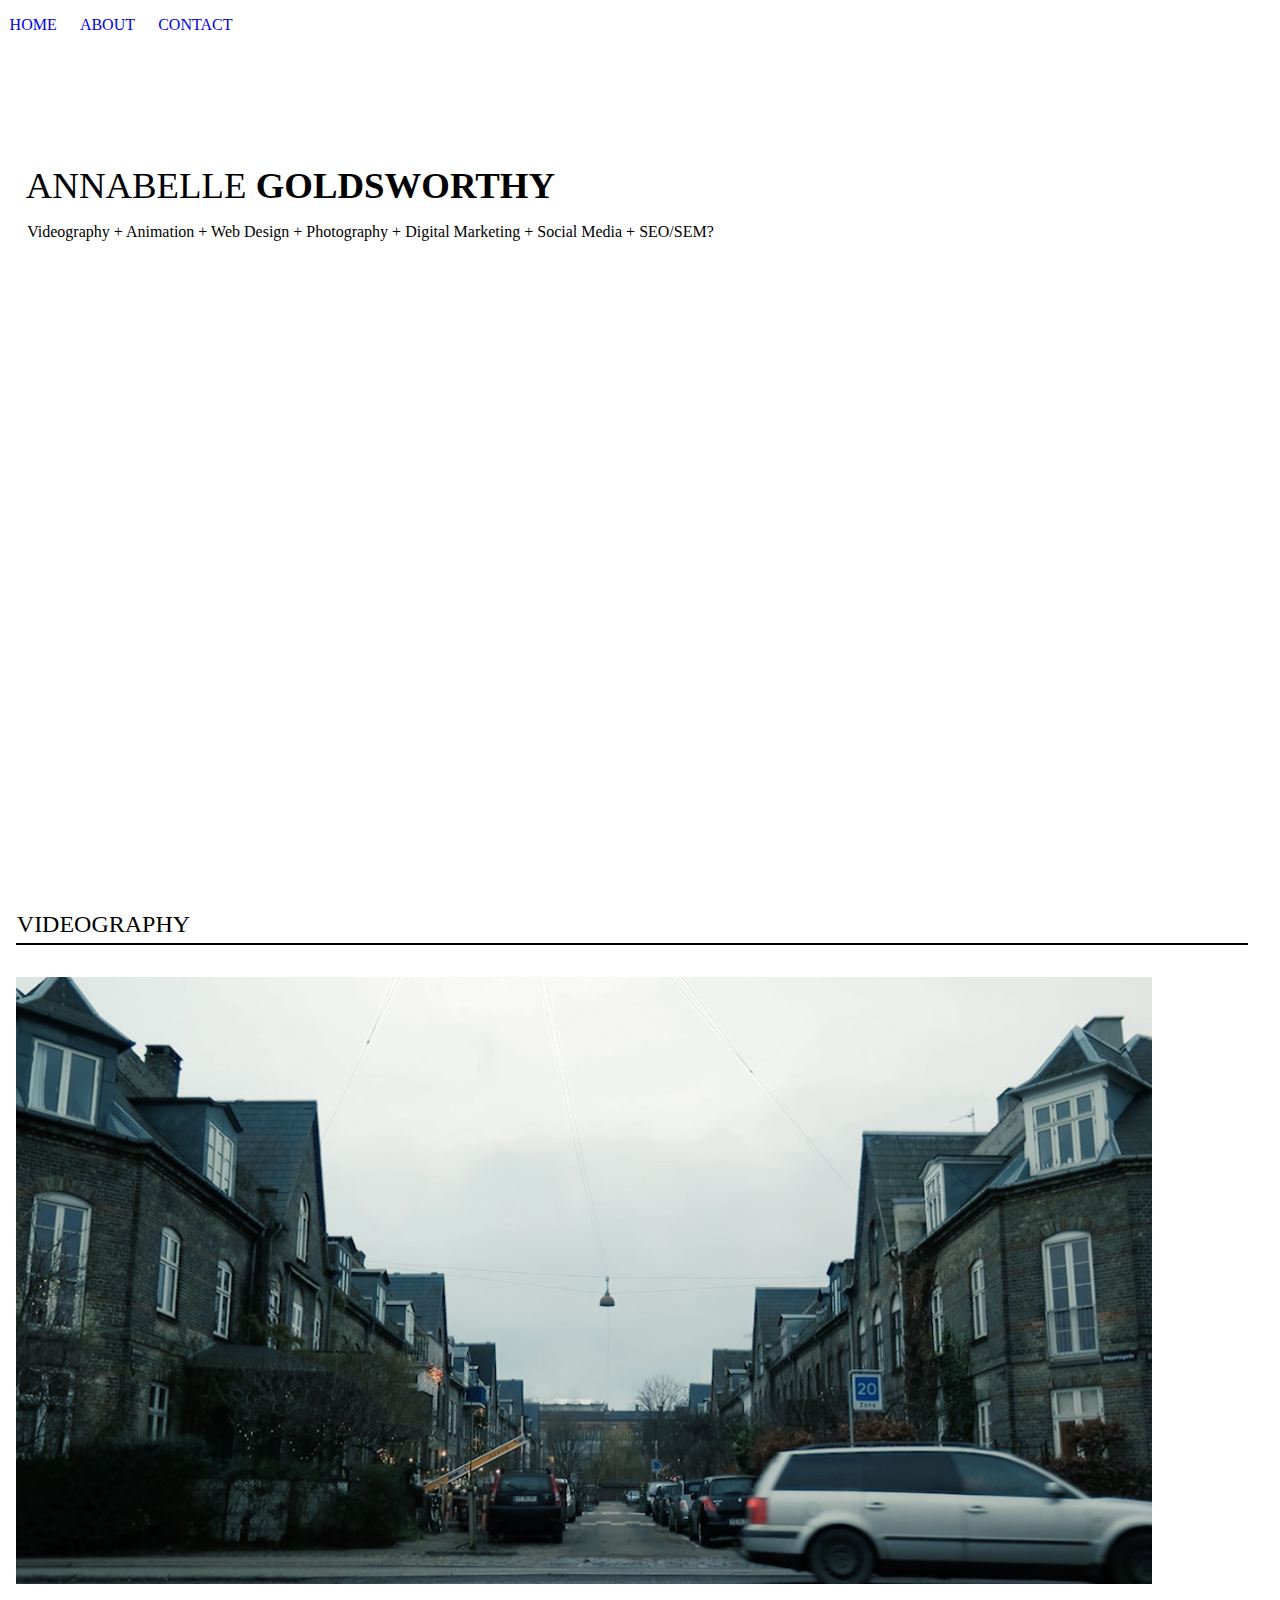
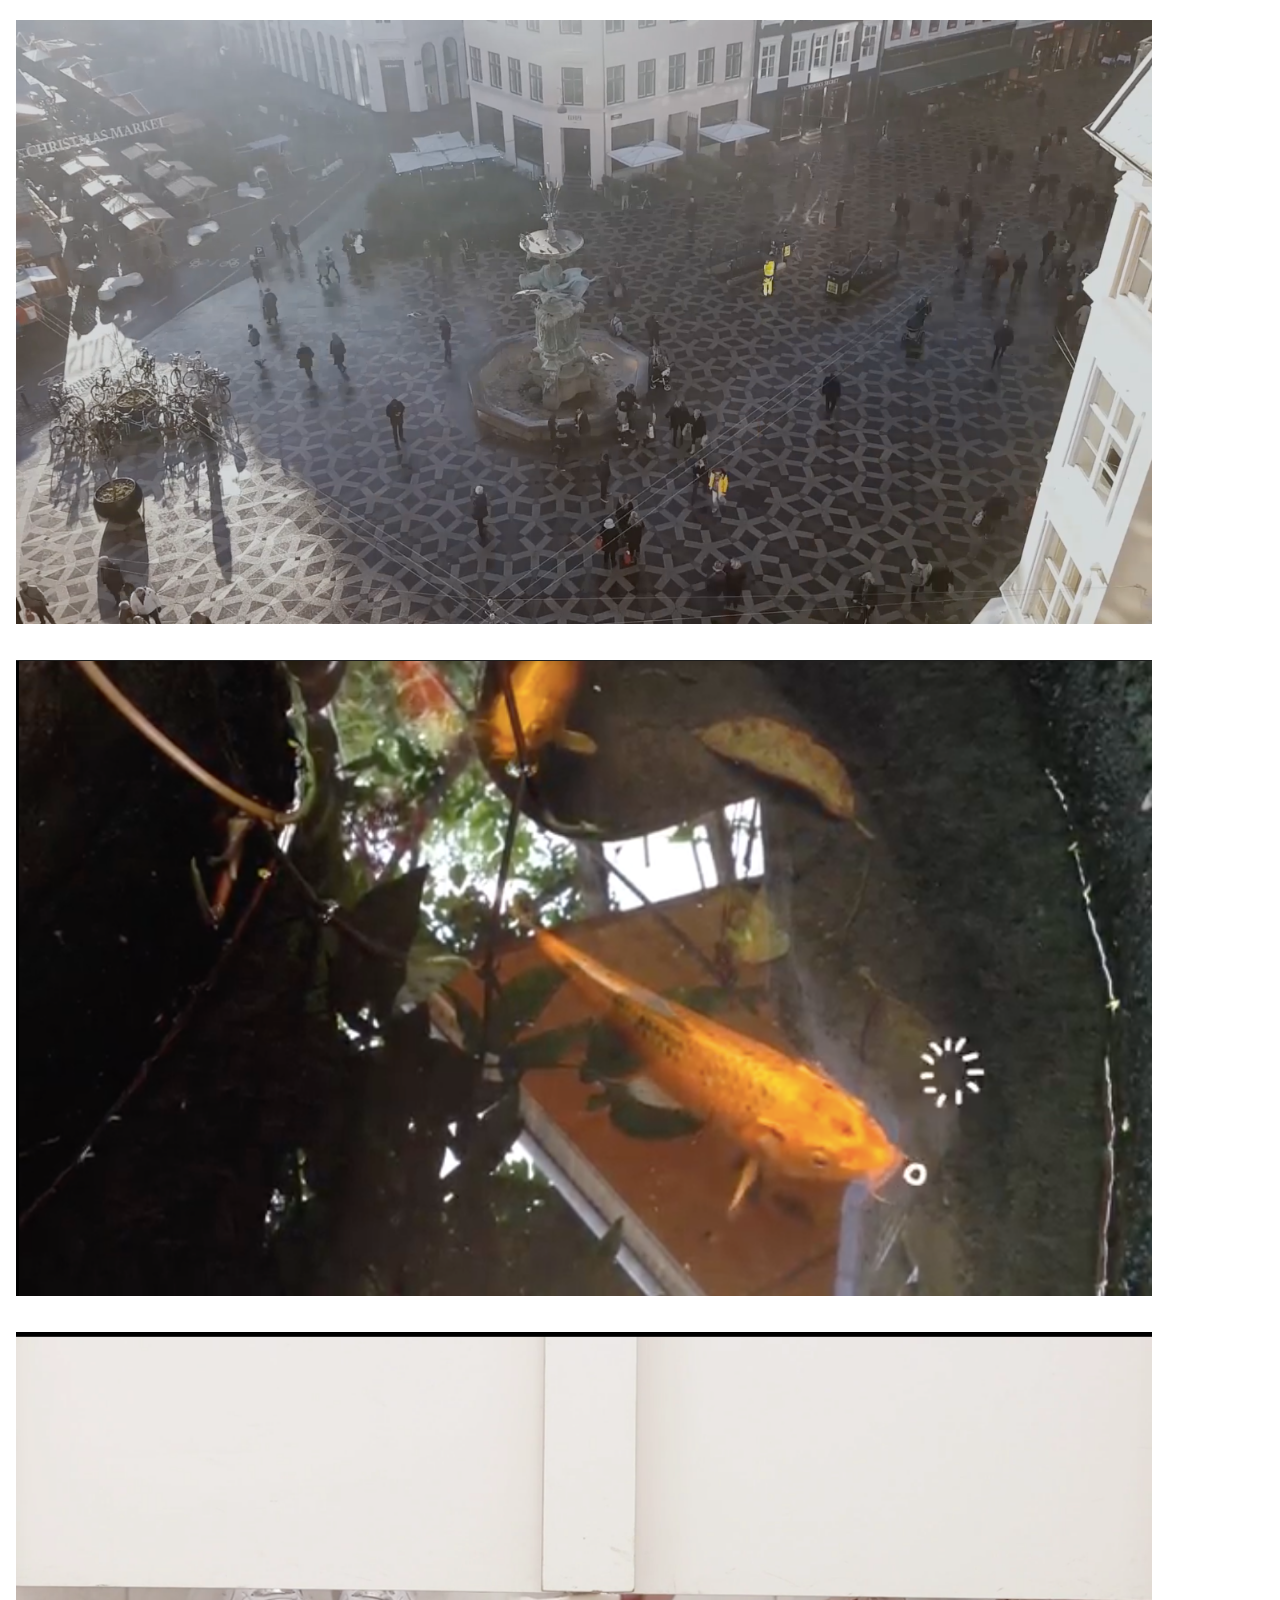
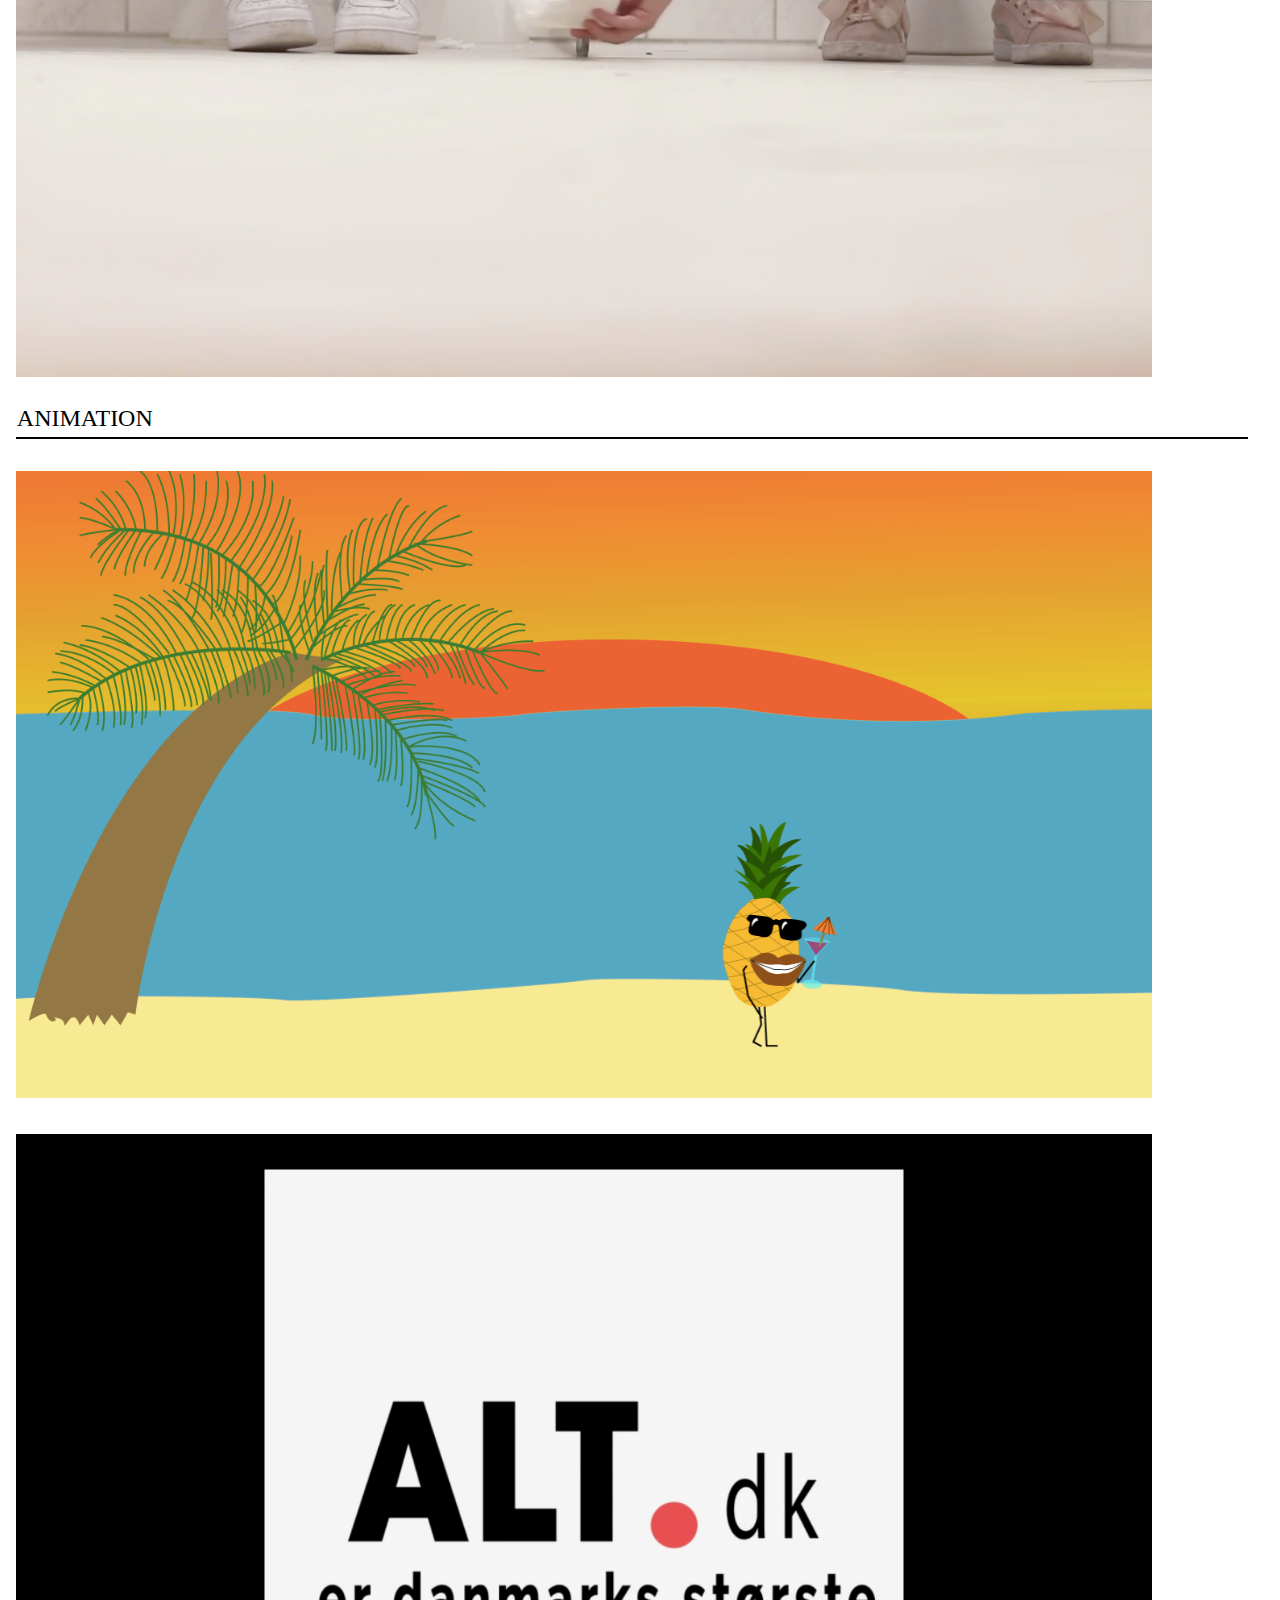
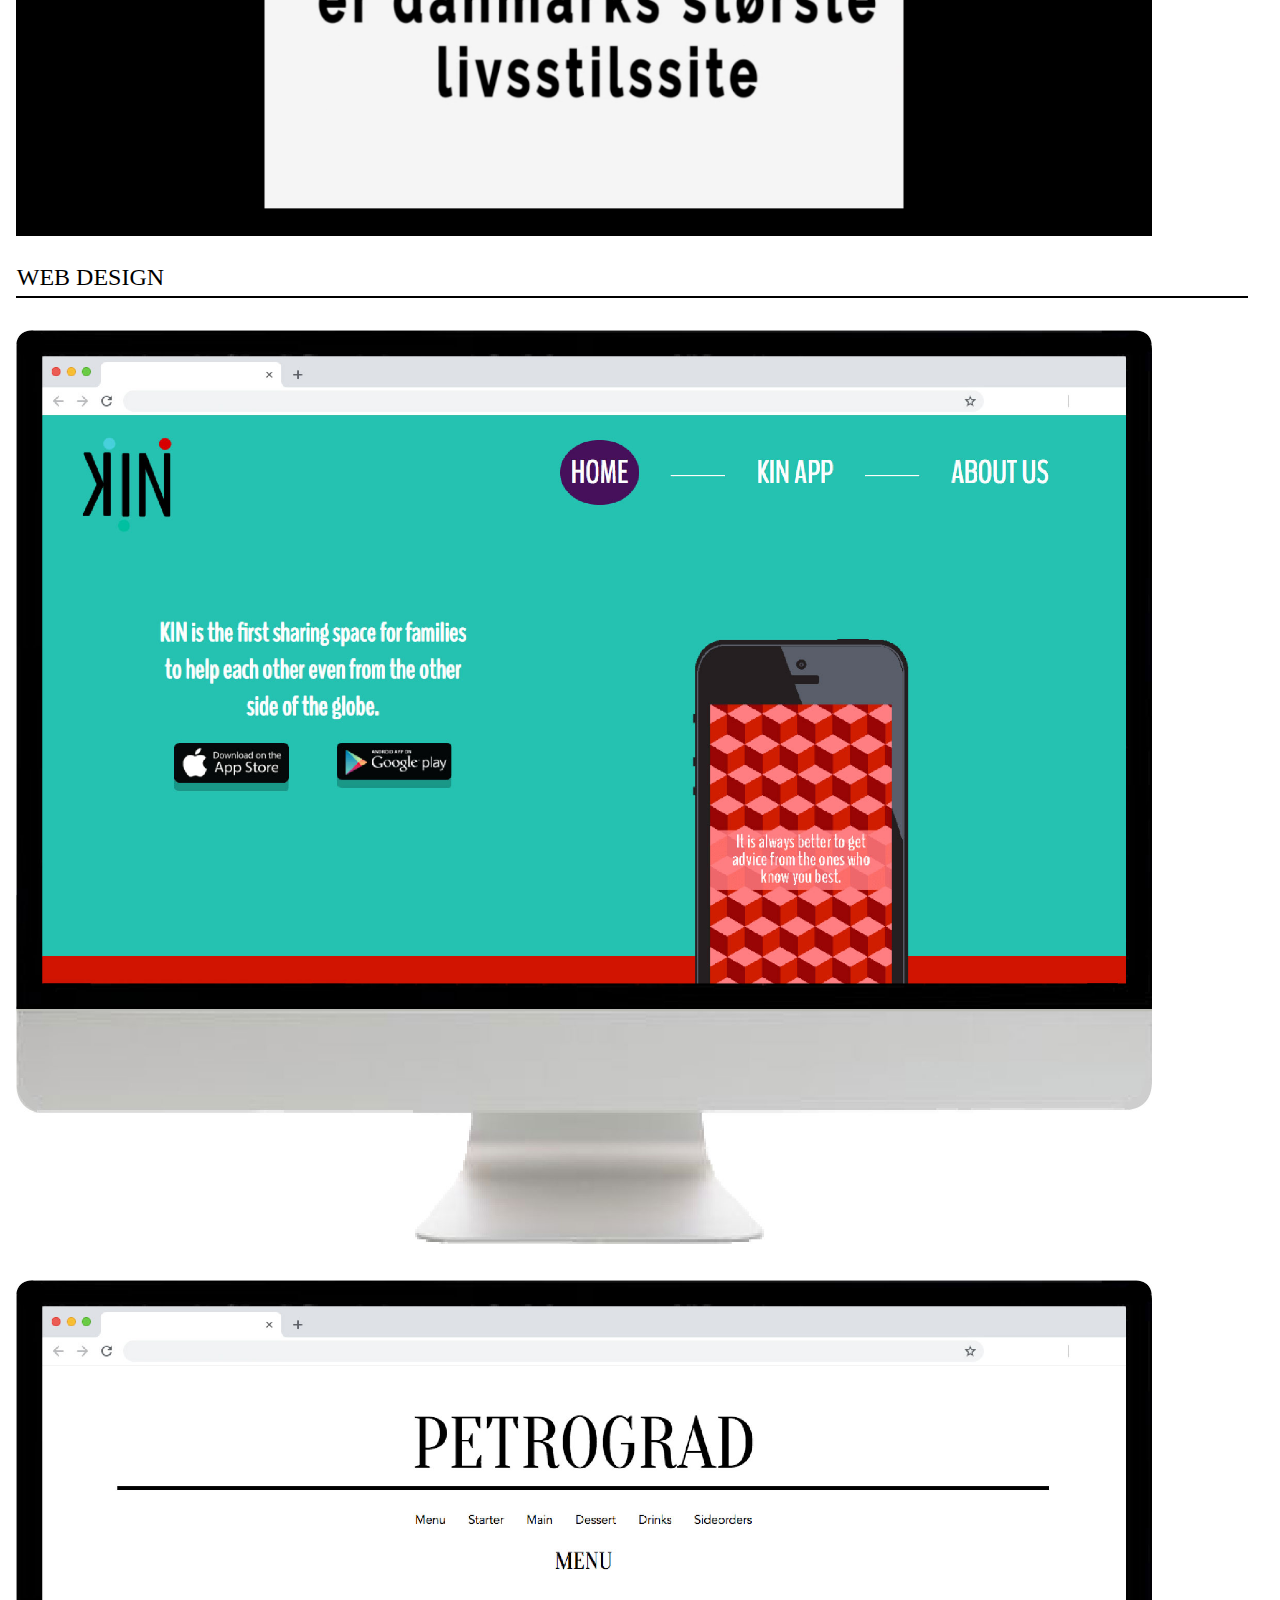
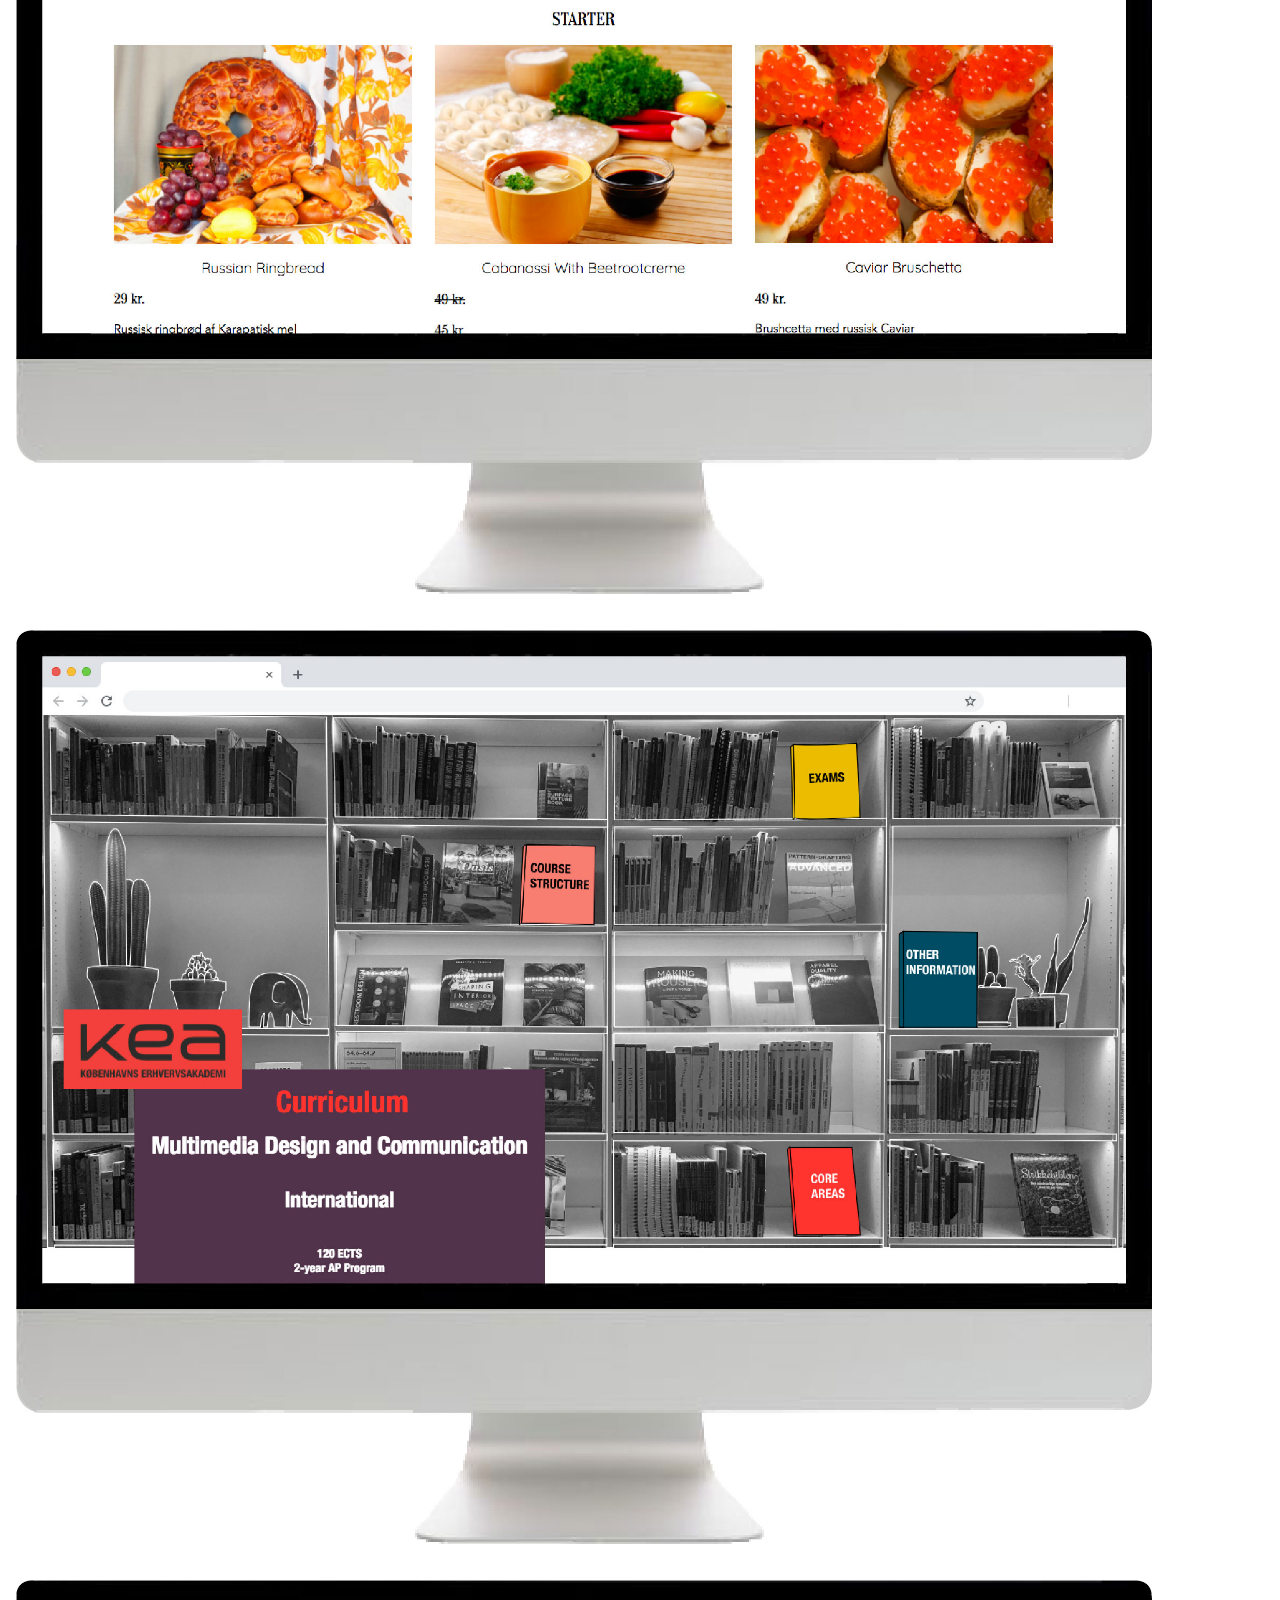
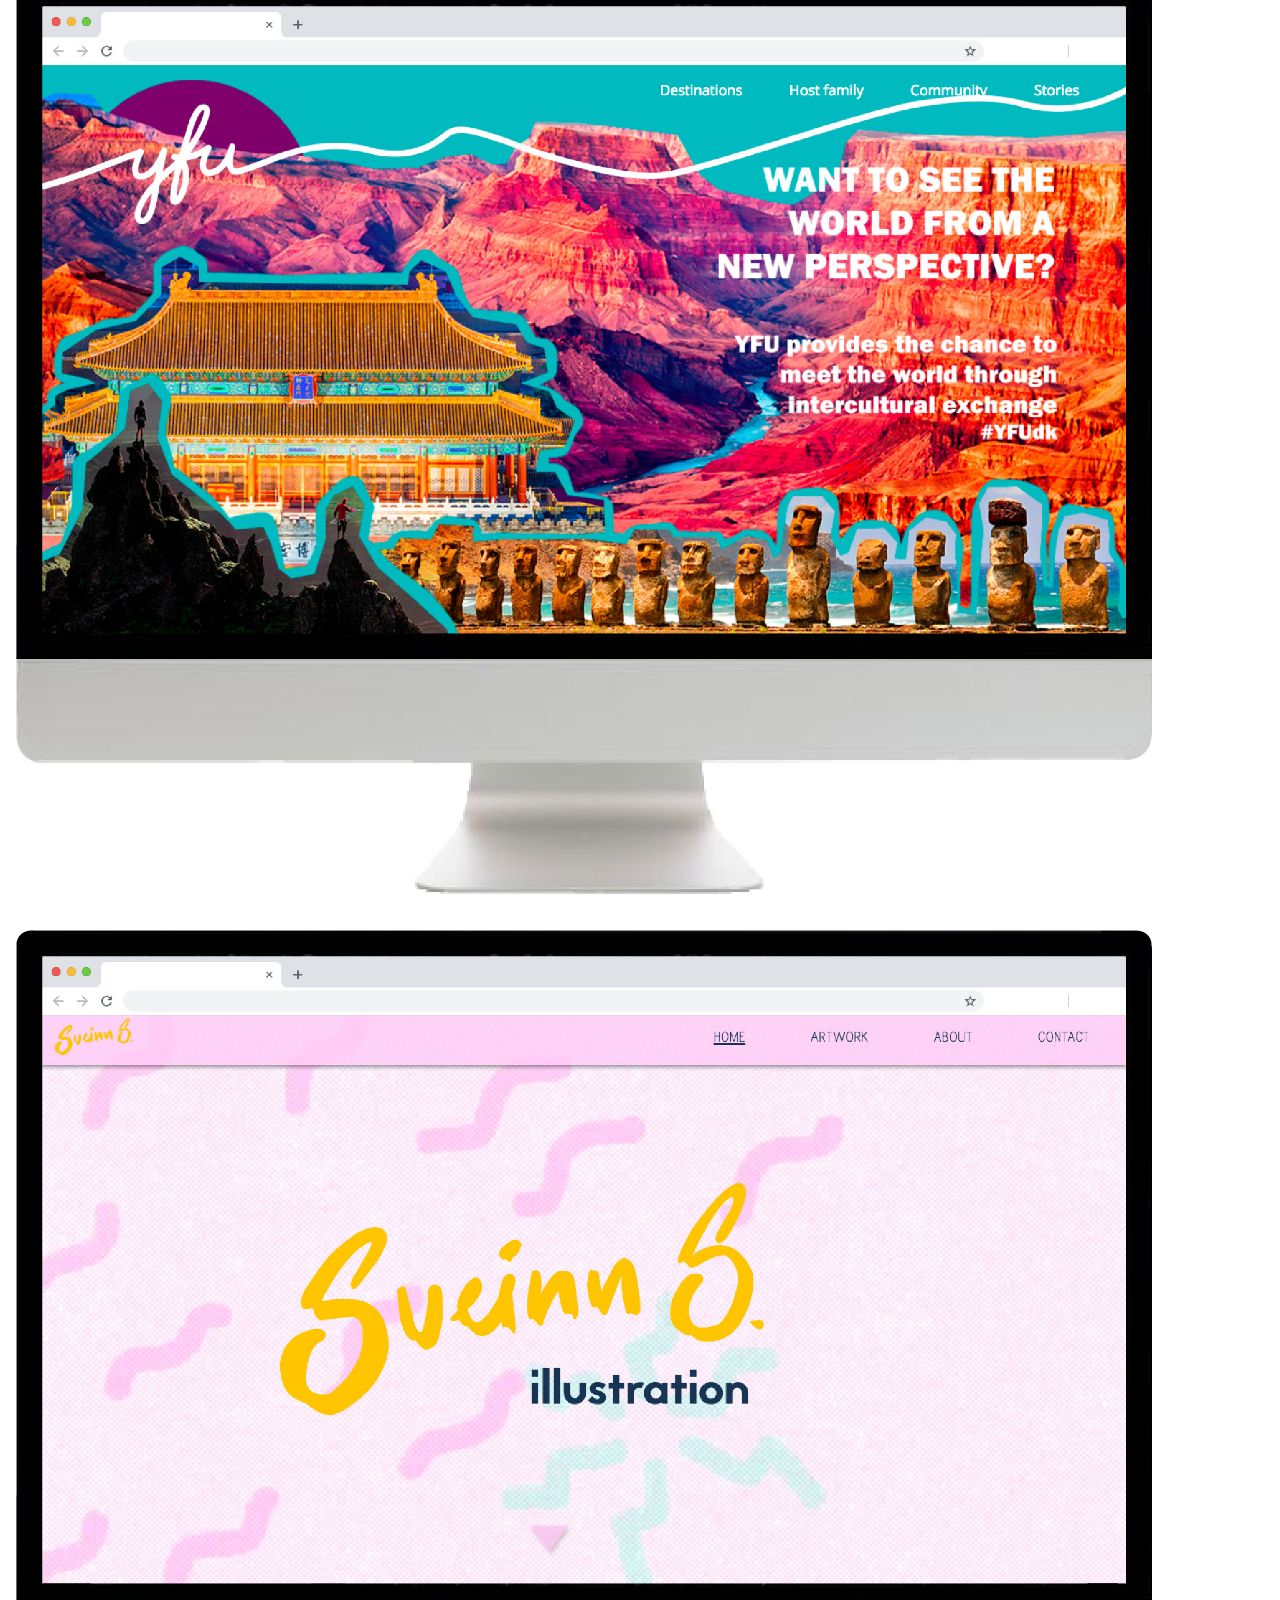
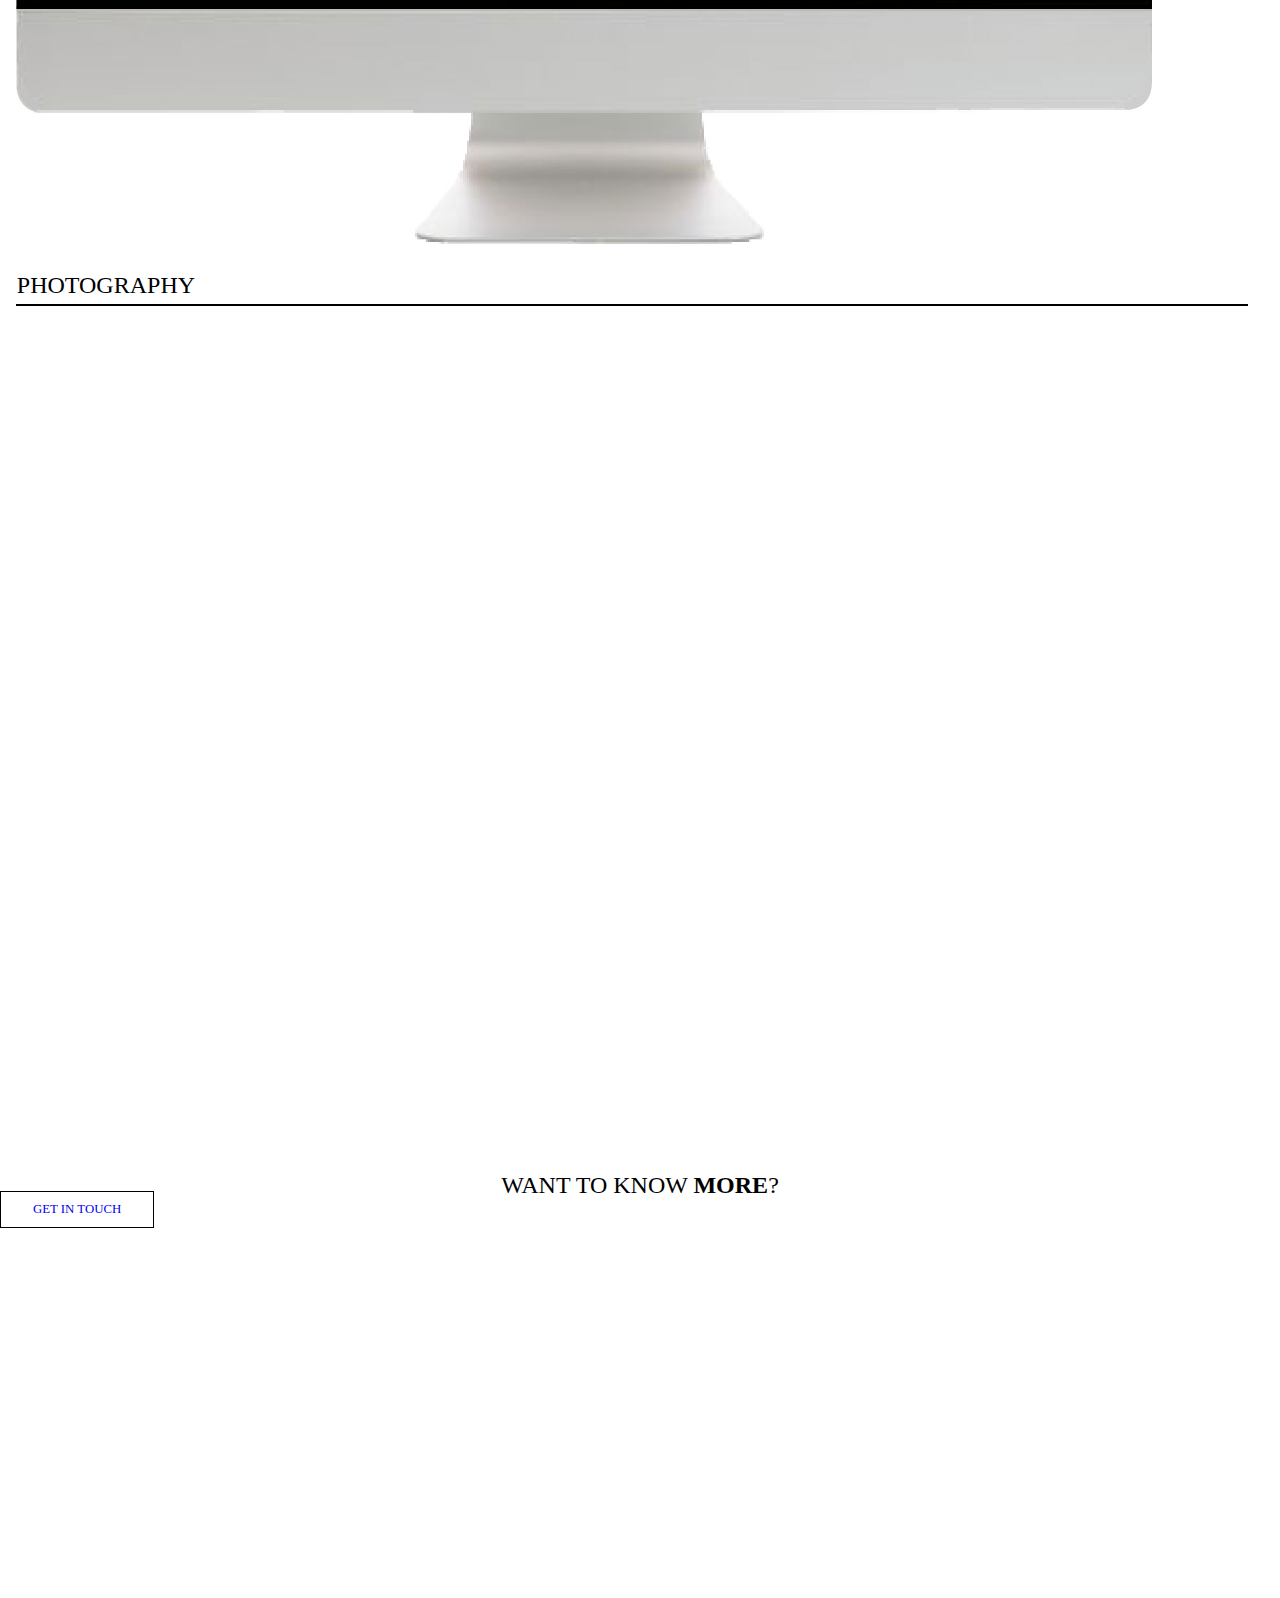
==== index.html @ d92444b7 "initial commit, coding started" ====
<!DOCTYPE html>
<html lang="en">
<head>
    <meta charset="utf-8">
    <meta name="viewport" content="width=device-width, initial-scale=1.0">
    <link rel="stylesheet" href="style.css" type="text/css">
    <title>Annabelle Goldsworthy</title>
</head>

<body>
    <main>
        <header>
        </header>
        <label for="toggle">MENU</label>
        <input type="checkbox" id="toggle">

        <nav>
            <ul>
                <li><a href="index.html">HOME</a></li>
                <li><a href="about.html">ABOUT</a></li>
                <li><a href="contact.html">CONTACT</a></li>
            </ul>
        </nav>

        <div class="main-content">
        <article class="welcome">
            <h1 class="welcome-name">ANNABELLE <strong>GOLDSWORTHY</strong></h1>
            <p class="intro-p">Videography + Animation + Web Design + Photography + Digital Marketing + Social Media + SEO/SEM?</p>
        </article>

        <article class="videography">
            <h2>VIDEOGRAPHY</h2>
            <div class="underline"></div>
            <img src="image/vd-citywalk.png">
            <img src="image/vd-narrative.png">
            <img src="image/vd-yfu.png">
            <img src="image/vd-dca.png">
        </article>

        <article class="animation">
            <h2>ANIMATION</h2>
            <div class="underline"></div>
            <img src="image/an-pineapple.png">
            <img src="image/an-alt.png">
        </article>

        <article class="webdesign">
            <h2>WEB DESIGN</h2>
            <div class="underline"></div>
            <img src="image/desktop/kin.jpg">
            <img src="image/desktop/restaurant.jpg">
            <img src="image/desktop/curriculum.jpg">
            <img src="image/desktop/yfu.jpg">
            <img src="image/desktop/sveinn.jpg">
        </article>

        <article class="photography">
            <h2>PHOTOGRAPHY</h2>
            <div class="underline"></div>
        </article>

        <article class="knowmore">
            <h2>WANT TO KNOW <strong>MORE</strong>?</h2>

            <a class="get-in-touch" href="contact.html">GET IN TOUCH</a>
        </article>

        </div>
    </main>
    <script src=""></script>
</body>
</html>
---- style.css ----
/* mobile styles */

/* figure out if some parent should be absolute and then everything within relative? */

* {
    box-sizing: border-box;
}

body {
    font-family: 'lato-light';
    margin: 0;
}

h1 {
    font-weight: normal;
}

.h1-center {
    text-align: center;
}

.welcome {
        height: 95vh;

}

.welcome-name {
   /*position: absolute;
    left: 0.7em;
    top: 3.6em;*/
    padding-top: 3.6em;
    padding-left: 0.7em;
    font-size: 2.3em;
    margin: 0;
}

h1.welcome-name {
    padding-right: 2em;
}

.intro-p {
    /*position: absolute;
    top: 15.2em;
    left: 1.7em;*/
    padding-left: 1.7em;
    padding-right: 2.3em;
}

h2 {
    margin: 0;
    font-weight: normal;
    padding-top: 1em;
    padding-left: 0.7em;
}

.videography {
    /*position: absolute;
    top: 50em;
    left: 1.7em;*/
    width: 100vw;
}

.animation {
    width: 100vw;
}

.webdesign {
    width: 100vw;
}

.photography {
    width: 100vw;
    height: 100vh;
}

.knowmore {
    width: 100vw;
    height: 50vh;
}

.knowmore h2 {
    text-align: center;
    padding-left: 0;
    border: none;
}

.get-in-touch {
    font-size: 0.8em;
    border: 1px solid black;
    background-color: transparent;
    padding: 0.8em 2.5em;
}

.underline {
    border-bottom: 2px solid black;
    margin: 0.3em 2em 0em 1em;
}

.portrait {
    background-color: lightgray;
    width: 10em;
    height: 10em;
    border-radius: 50%;
}

div.portrait {
    margin: auto;
}

/* NAVIGATION */

input {
    display: none;
}

label {
    cursor: pointer;
    /*padding: 0.5em 0em 0.5em;
    margin: 0em;*/
}

nav {
    max-height: 0;
    overflow: hidden;
}

input:checked~nav {
    max-height: 500px;
}

ul {
    list-style-type: none;
    padding: 0;
}

a {
    text-decoration: none;
}

img {
    width: 90vw;
    height: auto;
    padding-left: 1em;
    padding-top: 2em;
}

a img {
    width: 5vw;
    height: auto;
}


/* tablet devices */

@media only screen and (min-width: 40em) {

    nav {
        max-height: 2em;
    }
    nav li {
        display: inline-block;
        padding: 0em 0.6em;
    }
    label {
        display: none;
    }

    br {
        display: none;
    }
}
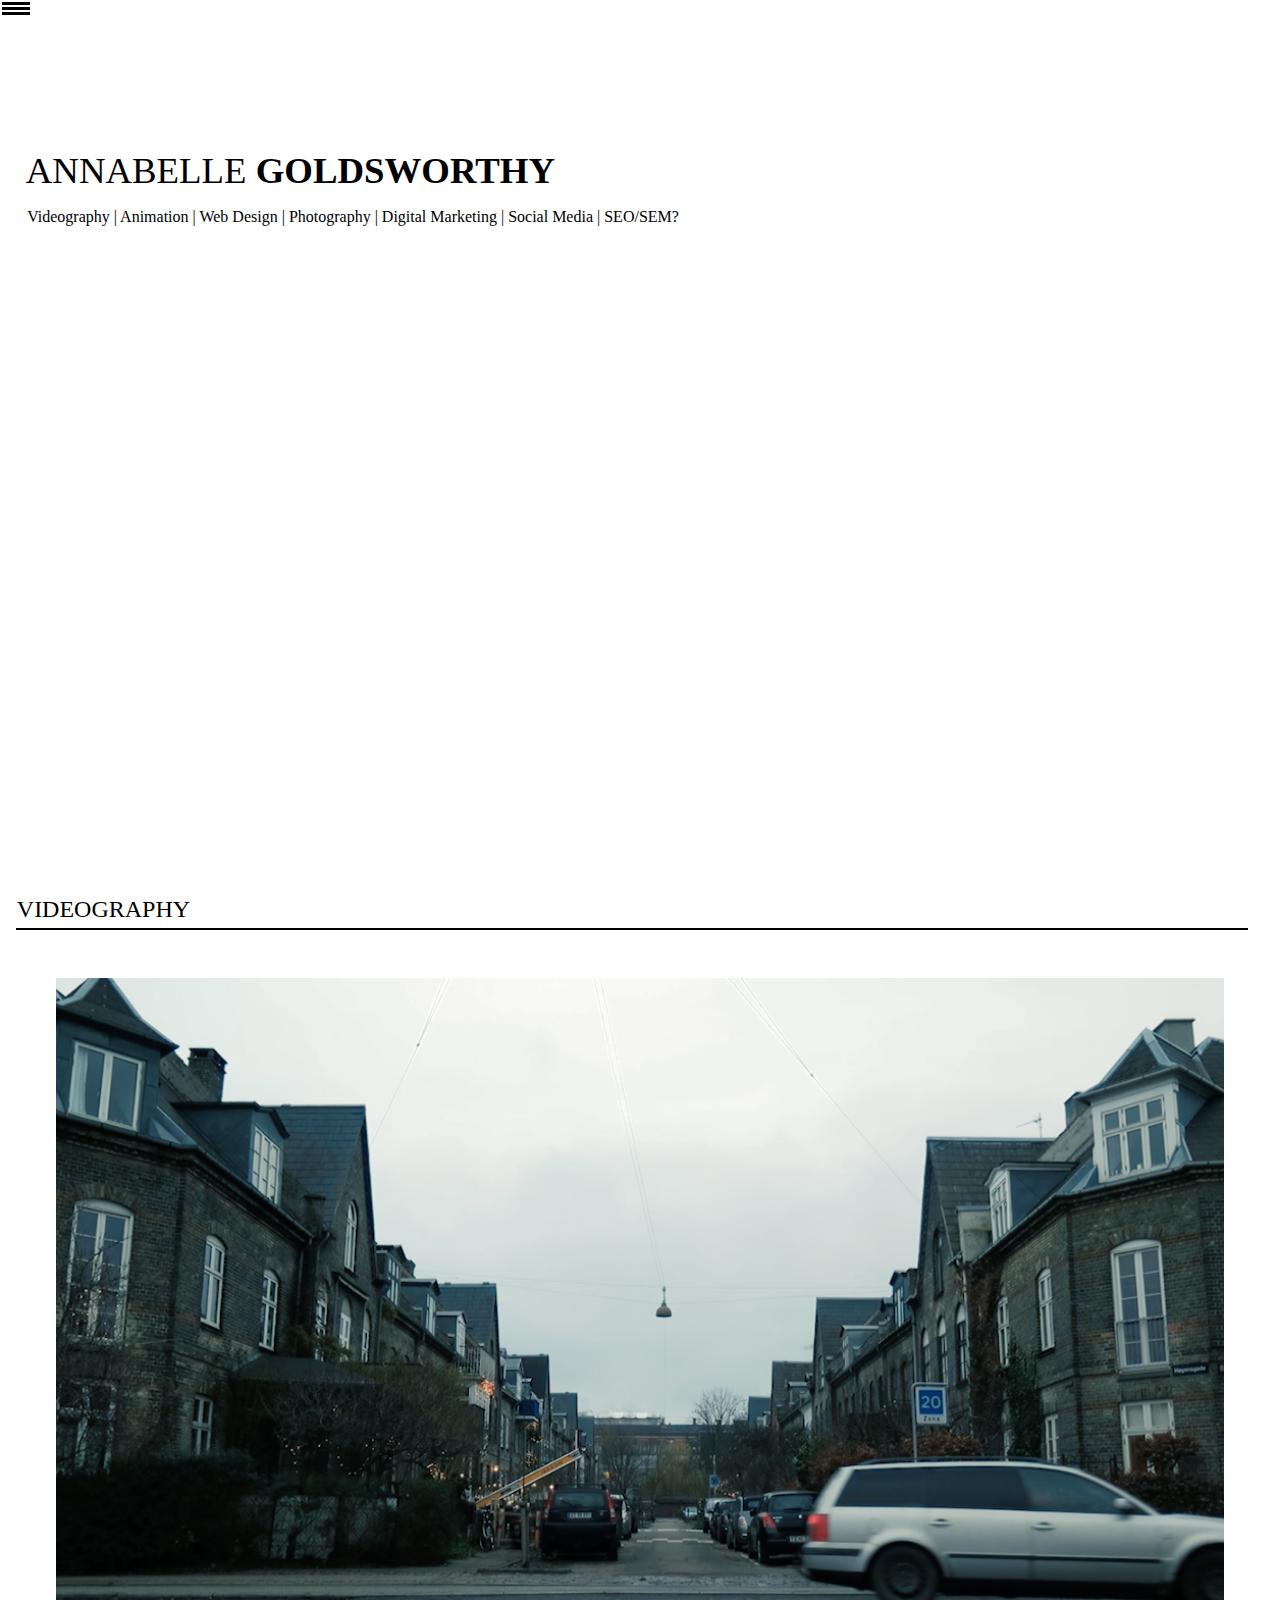
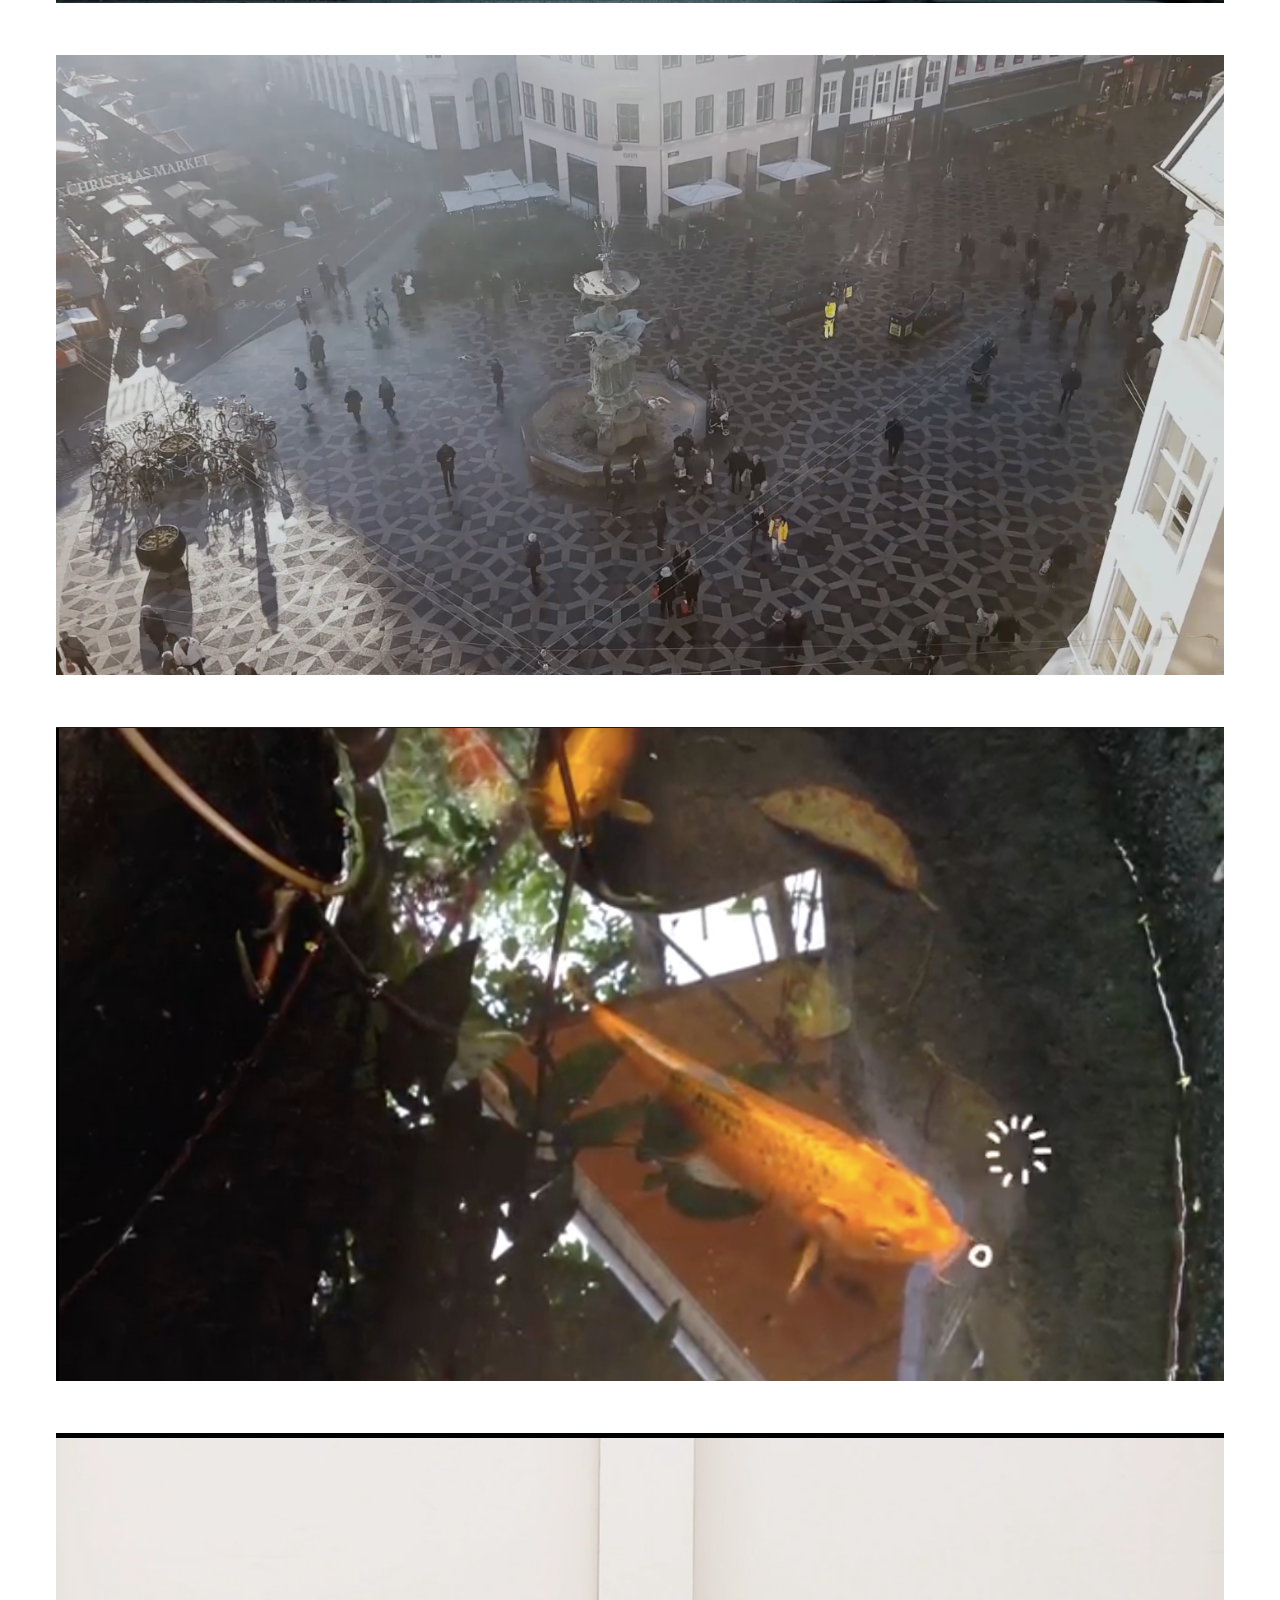
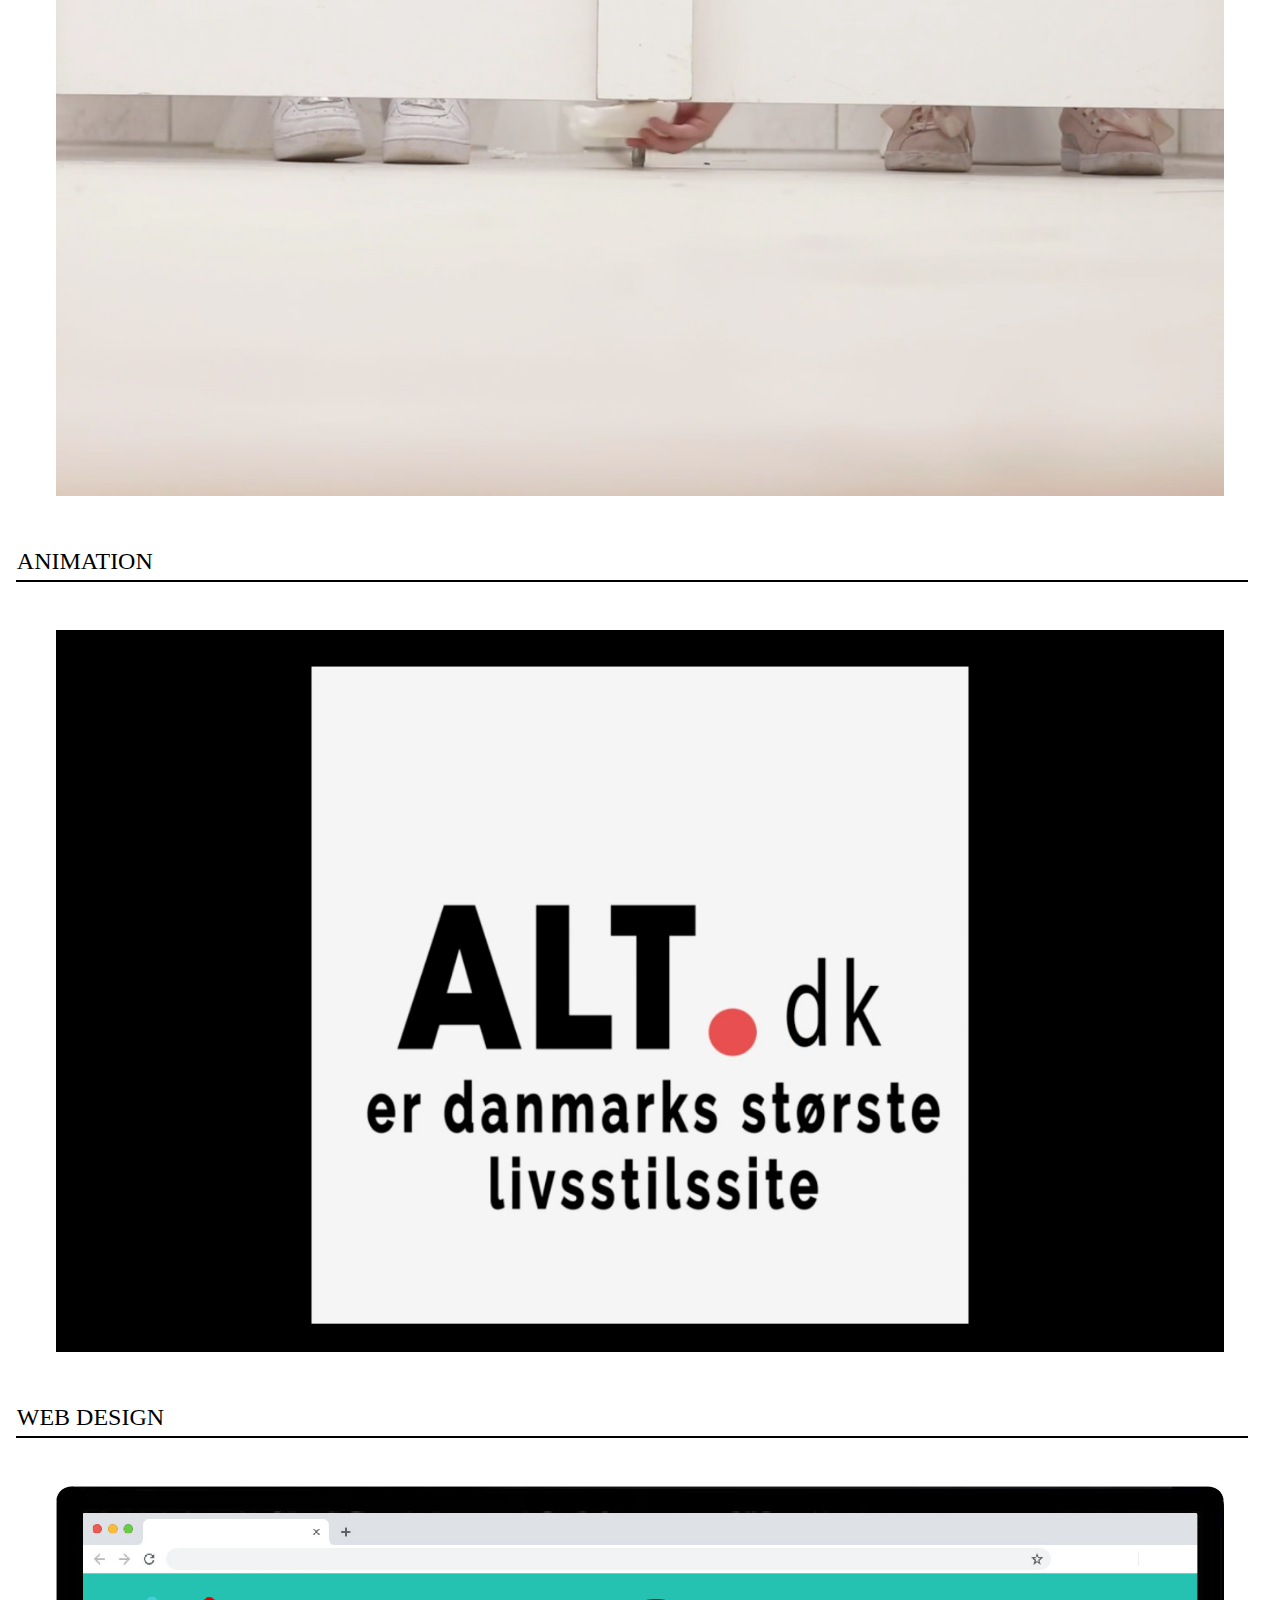
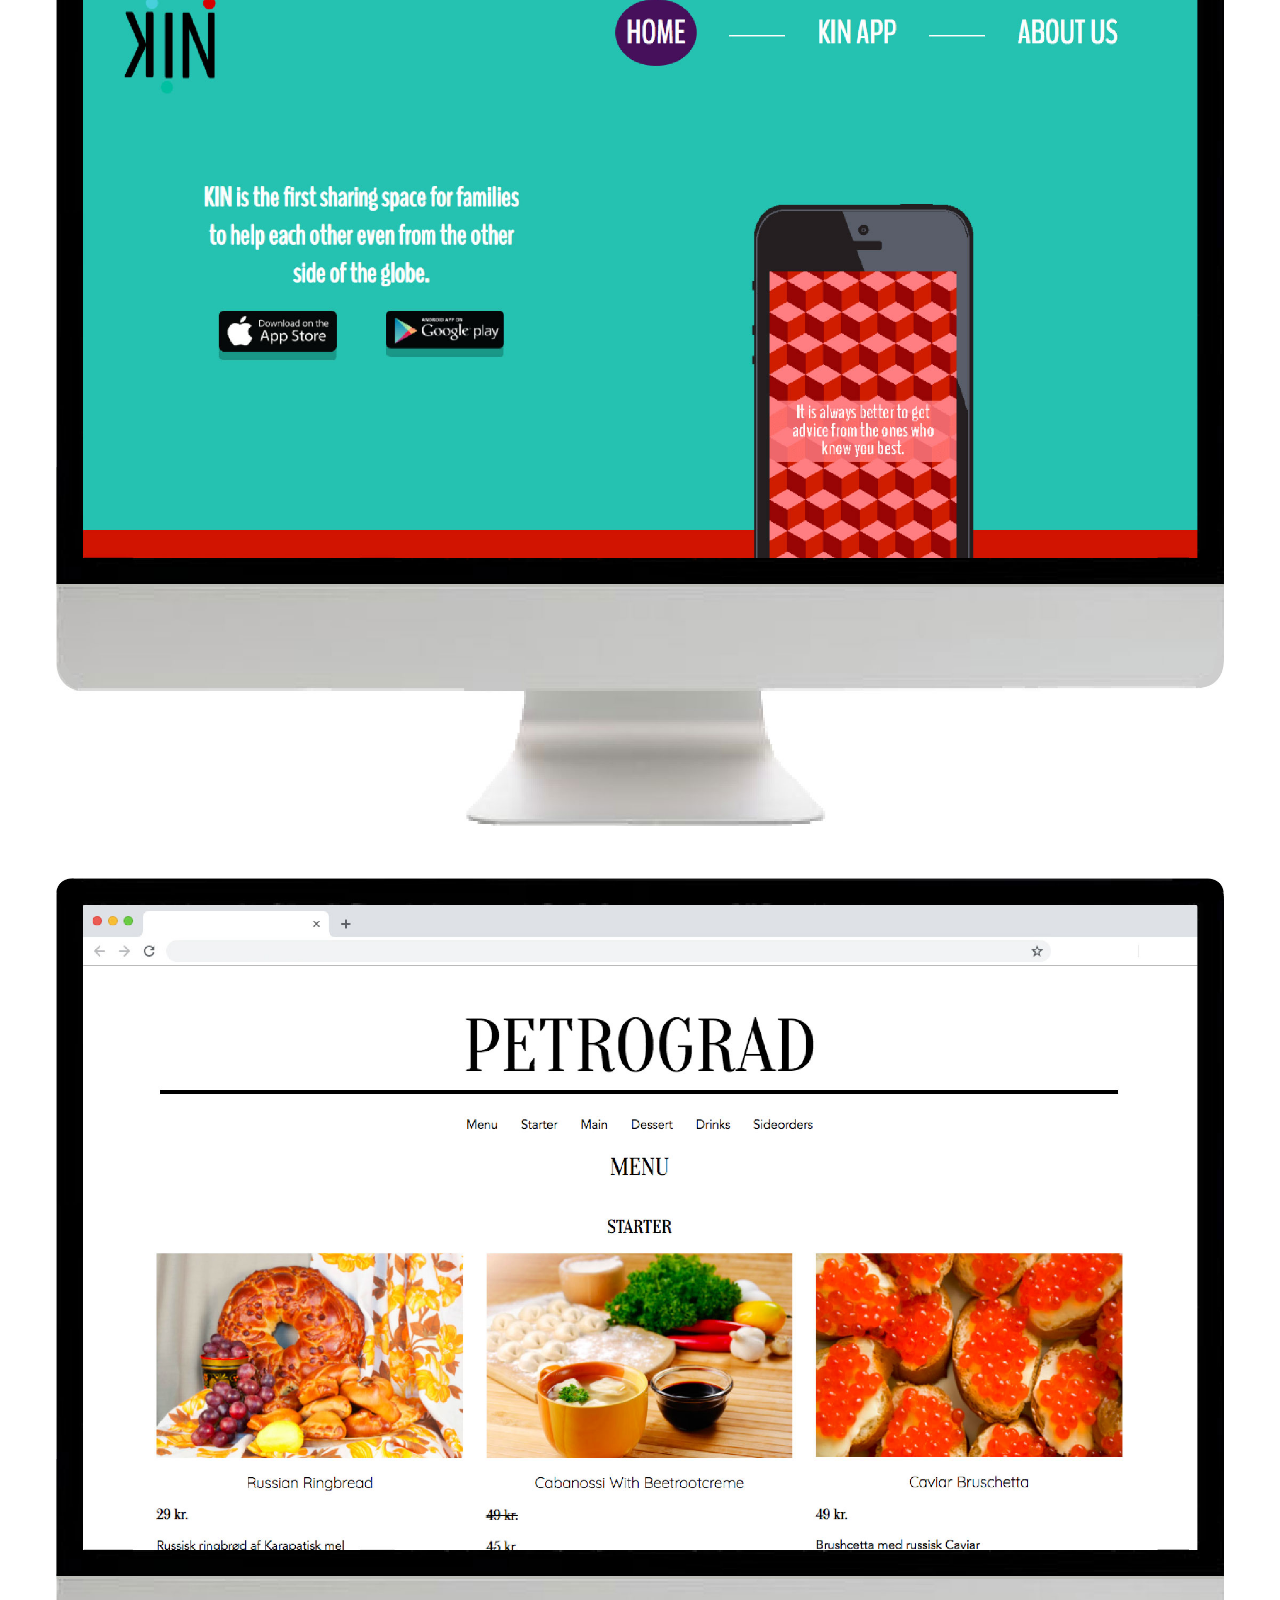
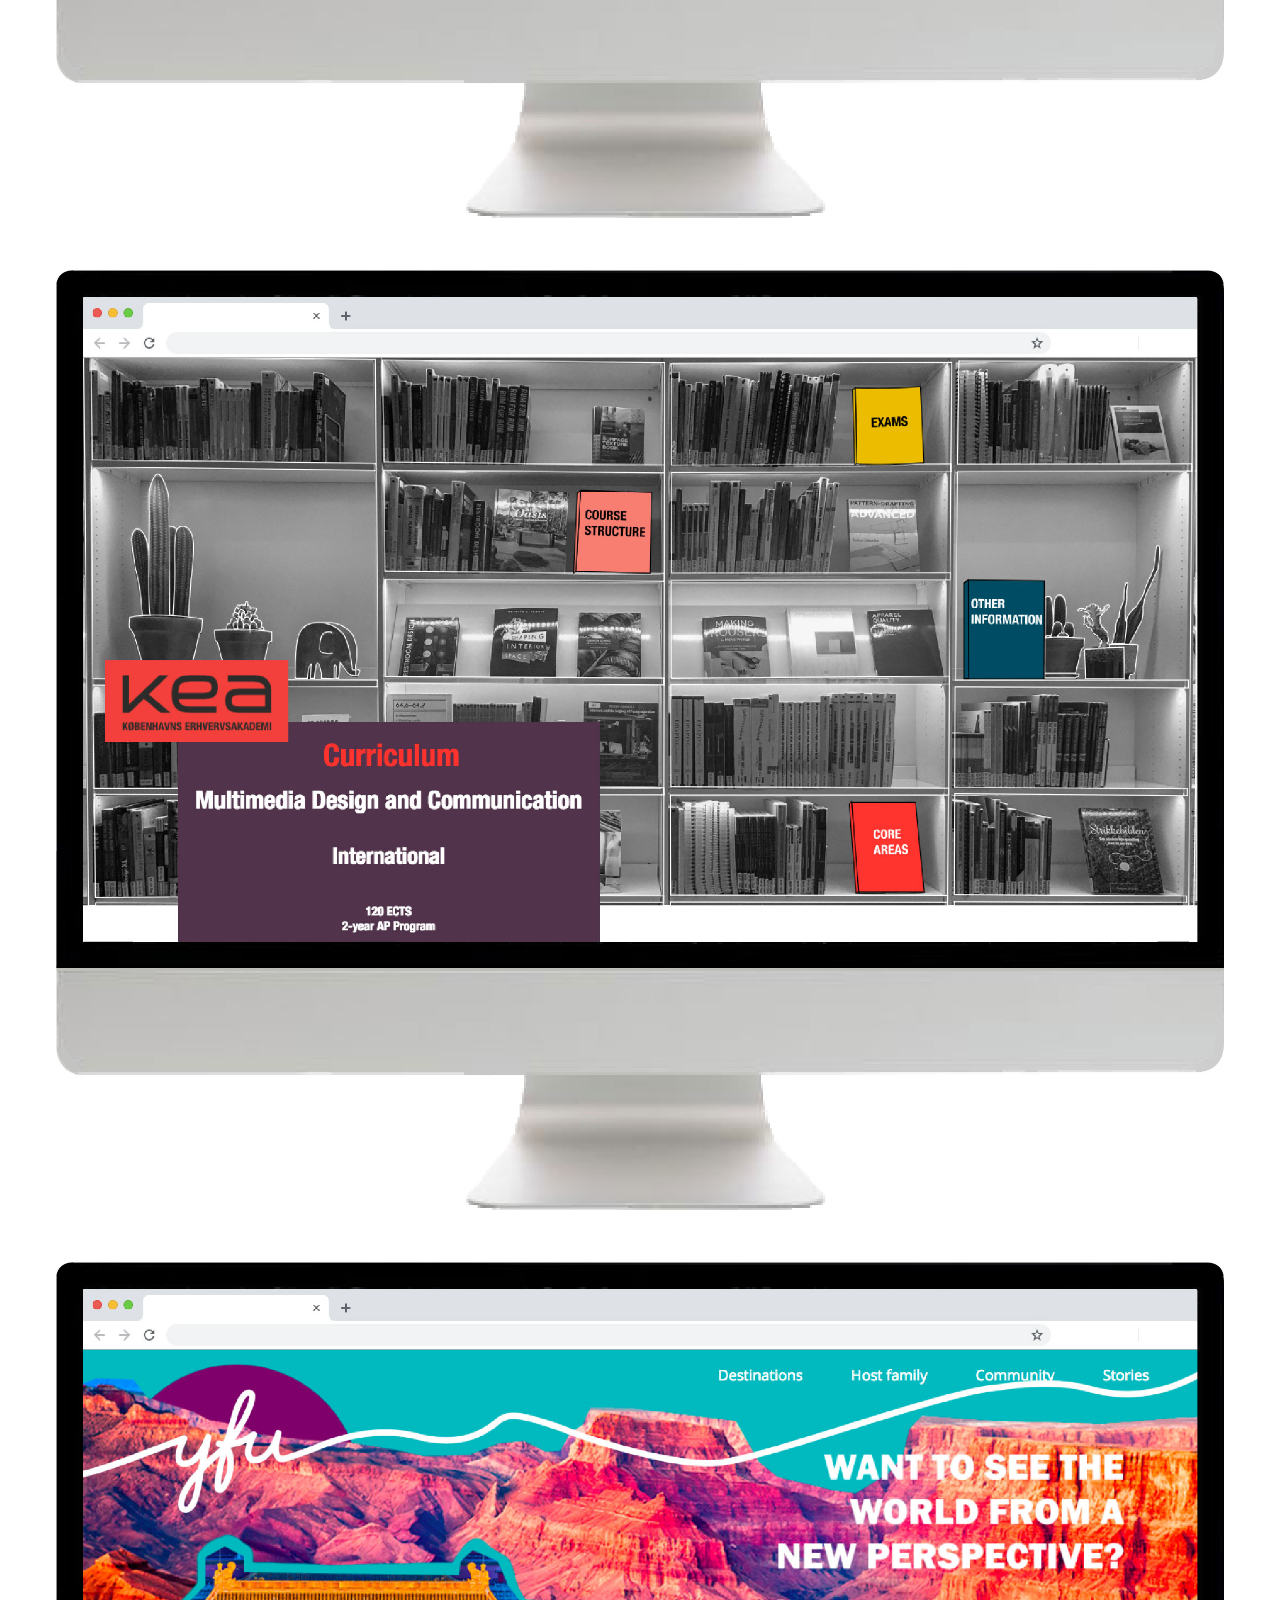
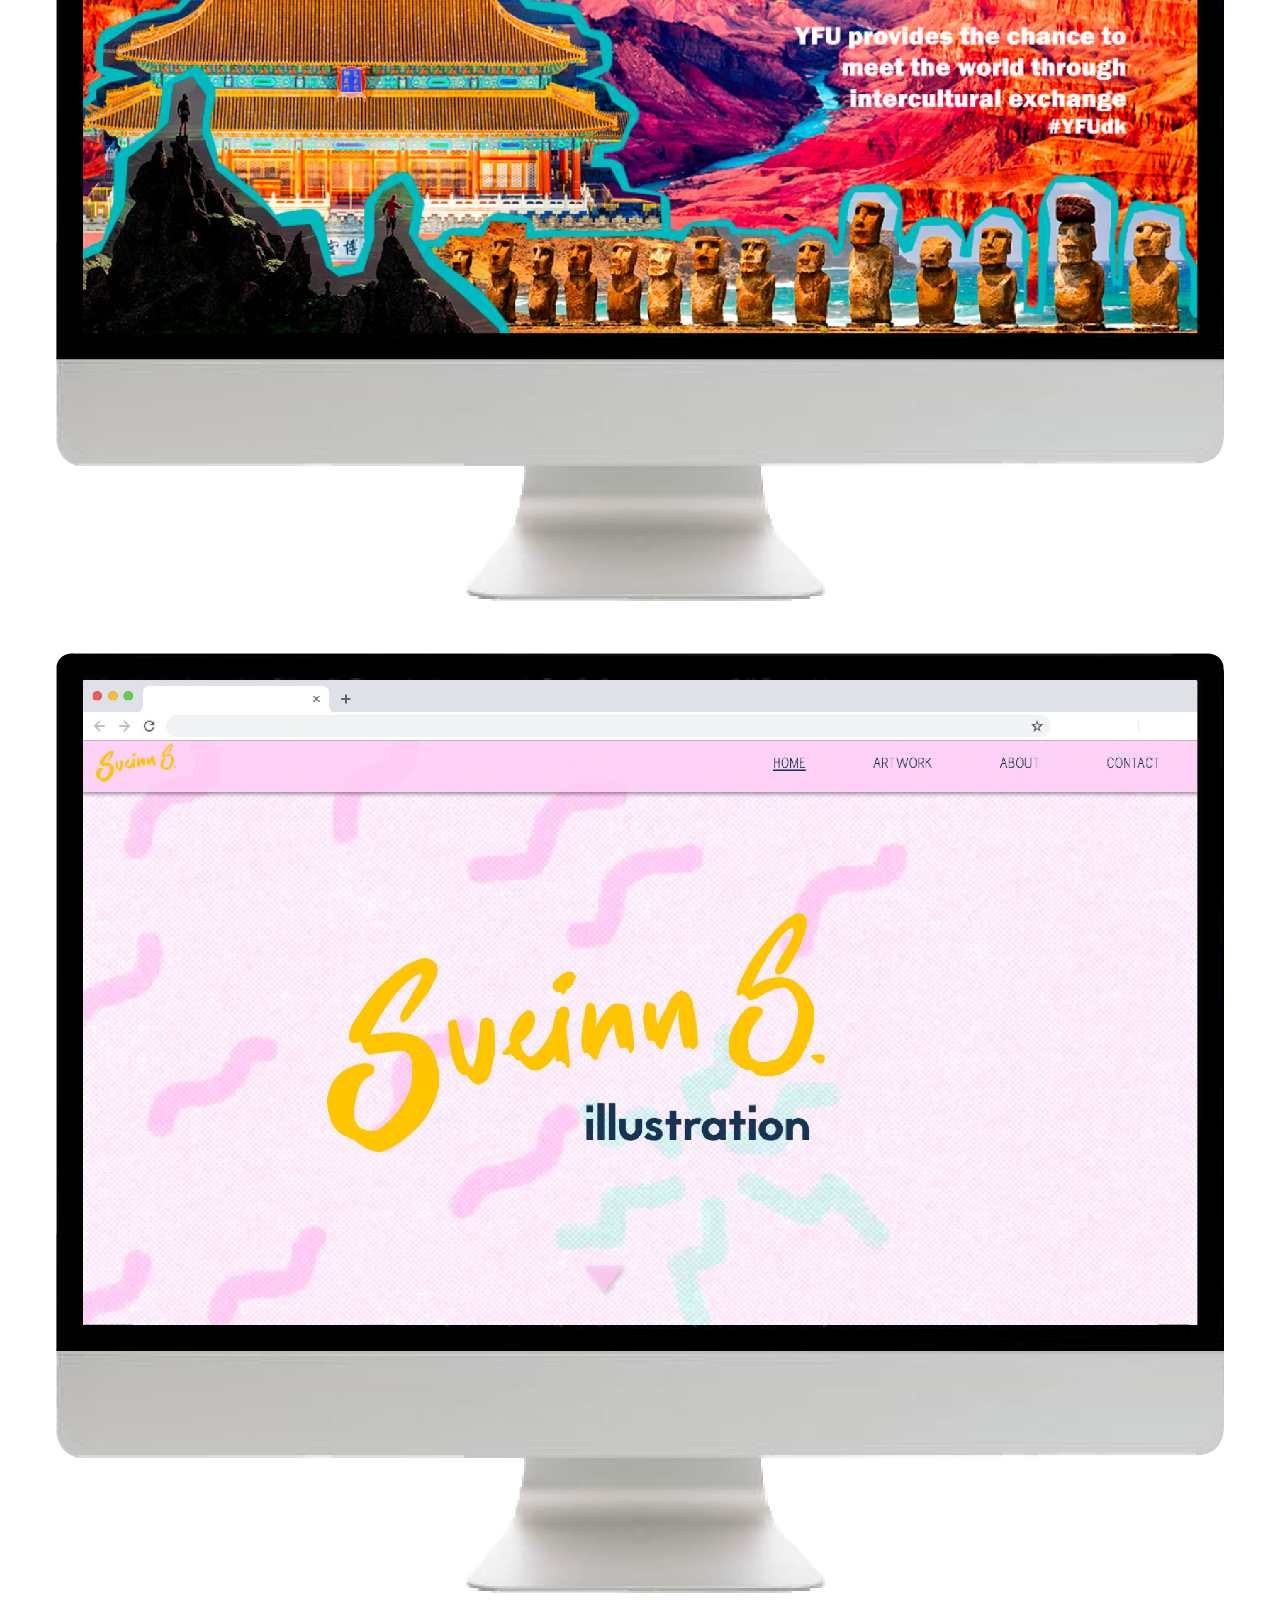
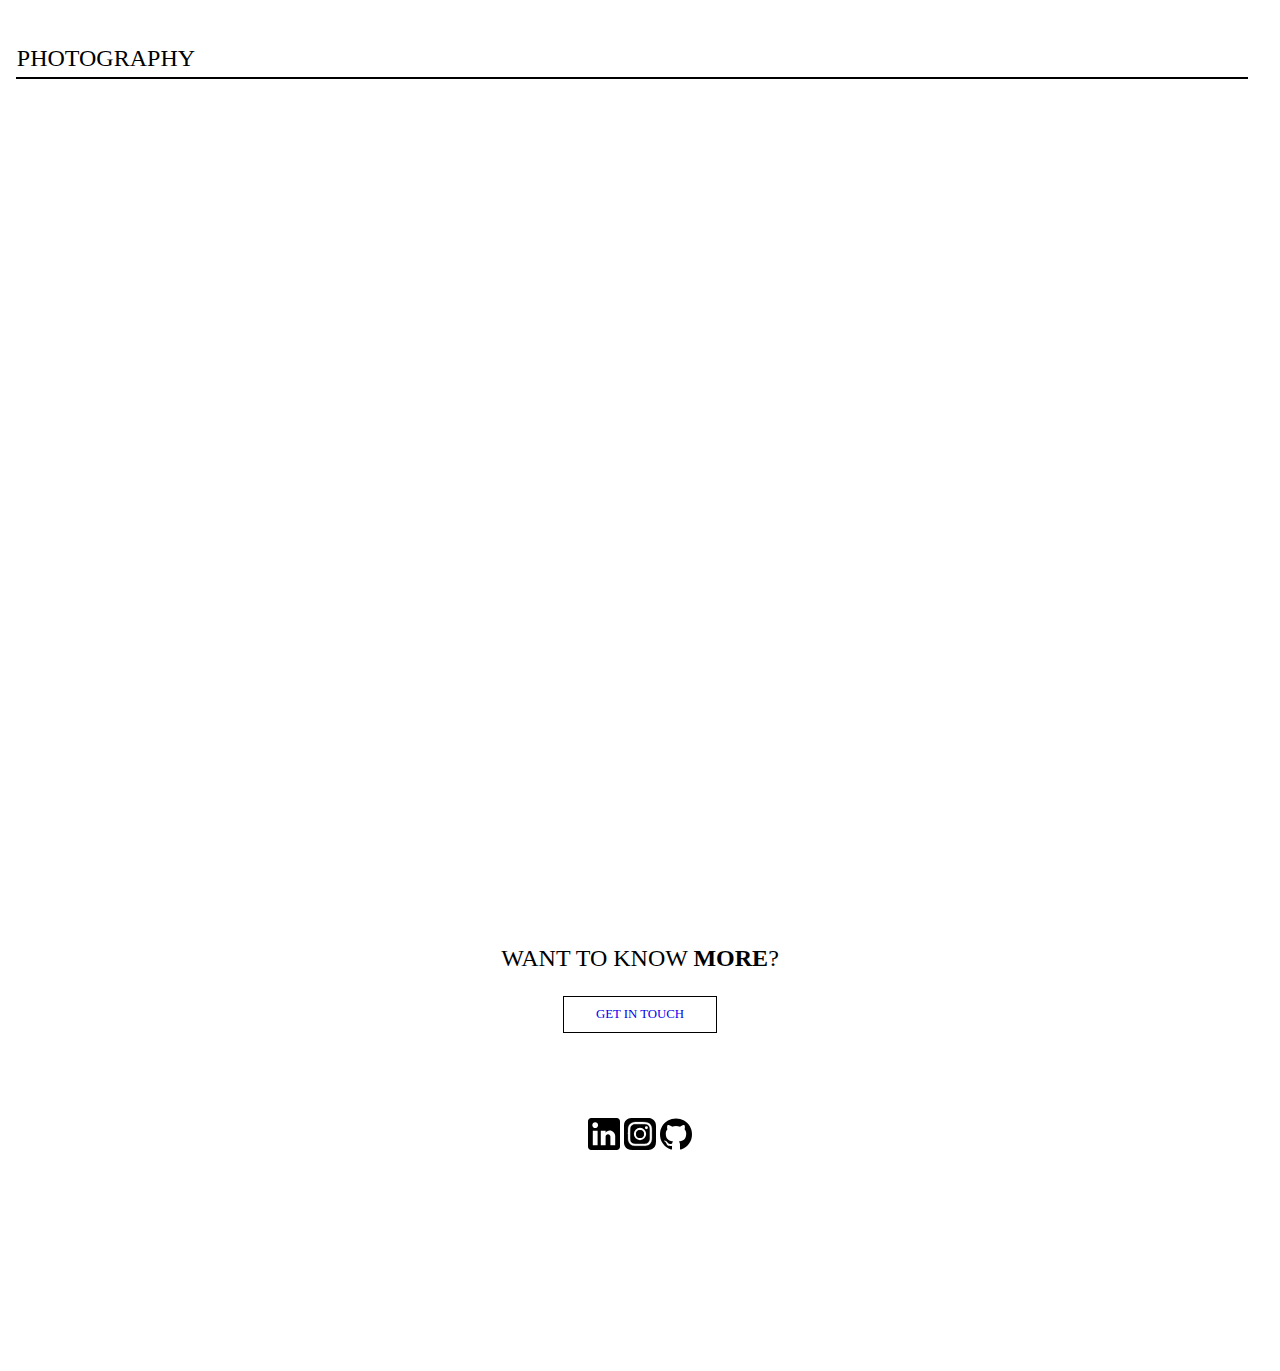
==== commit 8bd58b04: "menu, some mobile styling" ====
--- a/index.html
+++ b/index.html
@@ -9,9 +9,9 @@
 
 <body>
     <main>
-        <header>
+        <!--<header>
         </header>
-        <label for="toggle">MENU</label>
+        <label for="toggle"><img src="icons/burgermenu.png"></label>
         <input type="checkbox" id="toggle">
 
         <nav>
@@ -20,12 +20,43 @@
                 <li><a href="about.html">ABOUT</a></li>
                 <li><a href="contact.html">CONTACT</a></li>
             </ul>
-        </nav>
+        </nav> -->
+
+
+        <div id="myNav" class="overlay">
+
+  <!-- Button to close the overlay navigation -->
+  <a href="javascript:void(0)" class="closebtn" onclick="closeNav()">&times;</a>
+
+  <!-- Overlay content -->
+  <div class="overlay-content">
+    <ul>
+        <li><a href="index.html">HOME</a></li>
+        <li><a href="about.html">ABOUT</a></li>
+        <li><a href="contact.html">CONTACT</a></li>
+    </ul>
+  </div>
+
+</div>
+
+<!-- Use any element to open/show the overlay navigation menu -->
+<span onclick="openNav()">
+    <div class="burger-menu">
+        <div class="patty"></div>
+        <div class="patty"></div>
+        <div class="patty"></div>
+    </div>
+
+</span>
+
+
+
+
 
         <div class="main-content">
         <article class="welcome">
             <h1 class="welcome-name">ANNABELLE <strong>GOLDSWORTHY</strong></h1>
-            <p class="intro-p">Videography + Animation + Web Design + Photography + Digital Marketing + Social Media + SEO/SEM?</p>
+            <p class="intro-p">Videography | Animation | Web Design | Photography | Digital Marketing | Social Media | SEO/SEM?</p>
         </article>
 
         <article class="videography">
@@ -40,7 +71,6 @@
         <article class="animation">
             <h2>ANIMATION</h2>
             <div class="underline"></div>
-            <img src="image/an-pineapple.png">
             <img src="image/an-alt.png">
         </article>
 
@@ -61,12 +91,18 @@
 
         <article class="knowmore">
             <h2>WANT TO KNOW <strong>MORE</strong>?</h2>
-
+            <div class="in-touch-link">
             <a class="get-in-touch" href="contact.html">GET IN TOUCH</a>
+            </div>
+            <div class="so-me">
+            <a href="https://www.linkedin.com/in/annabelle-claire-goldsworthy-066045151/"><img class="icons" src="icons/linkedin.svg"></a>
+            <a href="https://www.instagram.com/annabellegoldsworthy/" target="_blank"><img class="icons" src="icons/icon-insta-black.svg"></a>
+            <a href="https://github.com/anna791p" target="_blank"><img class="icons" src="icons/github.svg"></a>
+            </div>
         </article>
 
         </div>
     </main>
-    <script src=""></script>
+    <script src="script.js"></script>
 </body>
 </html>
--- a/style.css
+++ b/style.css
@@ -10,6 +10,64 @@
     font-family: 'lato-light';
     margin: 0;
 }
+
+
+.patty {
+    border-bottom: 3px solid #000;
+    width: 28px;
+    margin: 2px;
+}
+
+
+.overlay {
+    /* Height & width depends on how you want to reveal the overlay (see JS below) */
+    height: 0%;
+    width: 100%;
+    position: fixed; /* Stay in place */
+    z-index: 1; /* Sit on top */
+    left: 0;
+    top: 0;
+    background-color: rgb(0,0,0); /* Black fallback color */
+    background-color: rgba(0,0,0, 0.9); /* Black w/opacity */
+    overflow-y: hidden; /* Disable horizontal scroll */
+    transition: 0.3s; /* 0.5 second transition effect to slide in or slide down the overlay (height or width, depending on reveal) */
+}
+
+/* Position the content inside the overlay */
+.overlay-content {
+    position: relative;
+    top: 25%; /* 25% from the top */
+    width: 100%; /* 100% width */
+    text-align: center; /* Centered text/links */
+    margin-top: 30px; /* 30px top margin to avoid conflict with the close button on smaller screens */
+}
+
+/* The navigation links inside the overlay */
+.overlay a {
+    padding: 8px;
+    text-decoration: none;
+    font-size: 36px;
+    color: #818181;
+    display: block; /* Display block instead of inline */
+    transition: 0.3s; /* Transition effects on hover (color) */
+}
+
+/* When you mouse over the navigation links, change their color */
+.overlay a:hover, .overlay a:focus {
+    color: #f1f1f1;
+}
+
+/* Position the close button (top right corner) */
+.overlay .closebtn {
+    position: absolute;
+    top: 20px;
+    right: 45px;
+    font-size: 60px;
+}
+
+
+
+
 
 h1 {
     font-weight: normal;
@@ -91,9 +149,14 @@
     padding: 0.8em 2.5em;
 }
 
+.in-touch-link {
+    text-align: center;
+    margin: 2em;
+}
+
 .underline {
     border-bottom: 2px solid black;
-    margin: 0.3em 2em 0em 1em;
+    margin: 0.3em 2em 1.5em 1em;
 }
 
 .portrait {
@@ -107,8 +170,11 @@
     margin: auto;
 }
 
+
+
 /* NAVIGATION */
 
+/*
 input {
     display: none;
 }
@@ -117,7 +183,7 @@
     cursor: pointer;
     /*padding: 0.5em 0em 0.5em;
     margin: 0em;*/
-}
+/*}
 
 nav {
     max-height: 0;
@@ -131,22 +197,93 @@
 ul {
     list-style-type: none;
     padding: 0;
-}
+} */
 
 a {
     text-decoration: none;
 }
 
 img {
-    width: 90vw;
+    width: 100vw;
     height: auto;
-    padding-left: 1em;
-    padding-top: 2em;
+    padding: 1.5em 3.5em;
 }
 
 a img {
-    width: 5vw;
+    width: 20vw;
     height: auto;
+}
+
+/*form starts*/
+
+div.form {
+  border-radius: 5px;
+  background-color: #f2f2f2;
+  /*e1e3e5*/
+  padding: 10px;
+  margin: 0px 5px 5px 5px;
+  width: 65vw;
+  margin: 0 auto;
+}
+
+label {
+  font-family: 'print clearly', sans-serif;
+}
+
+/* w3 schools */
+
+input[type=text],
+select {
+  width: 100%;
+  height: 2em;
+  border: none;
+  margin-bottom: 10px;
+  margin-top: 2px;
+  padding: 0;
+}
+
+input[type=email] {
+  width: 100%;
+  height: 2em;
+  border: none;
+  margin-bottom: 10px;
+  margin-top: 2px;
+  padding: 0;
+}
+
+input[type=submit] {
+  width: 100%;
+  height: 3em;
+  border: none;
+  background-color: #f4c101;
+  padding: 0;
+  margin-top: 0.5em;
+}
+
+textarea {
+  resize: none;
+  width: 100%;
+  height: 20vh;
+  border: none;
+  padding: 0;
+}
+
+/*form ends*/
+
+label img {
+    width: 40px;
+    padding: 10px 0px 0px 10px;
+}
+
+.so-me {
+    text-align: center;
+    margin-top: 6em;
+}
+
+img.icons {
+    width: 2em;
+    padding: 0;
+    justify-content: center;
 }
 
 
@@ -165,10 +302,15 @@
         display: none;
     }
 
+    div.form label {
+        display: block;
+    }
+
     br {
         display: none;
     }
-}
-
-
-
+
+}
+
+
+
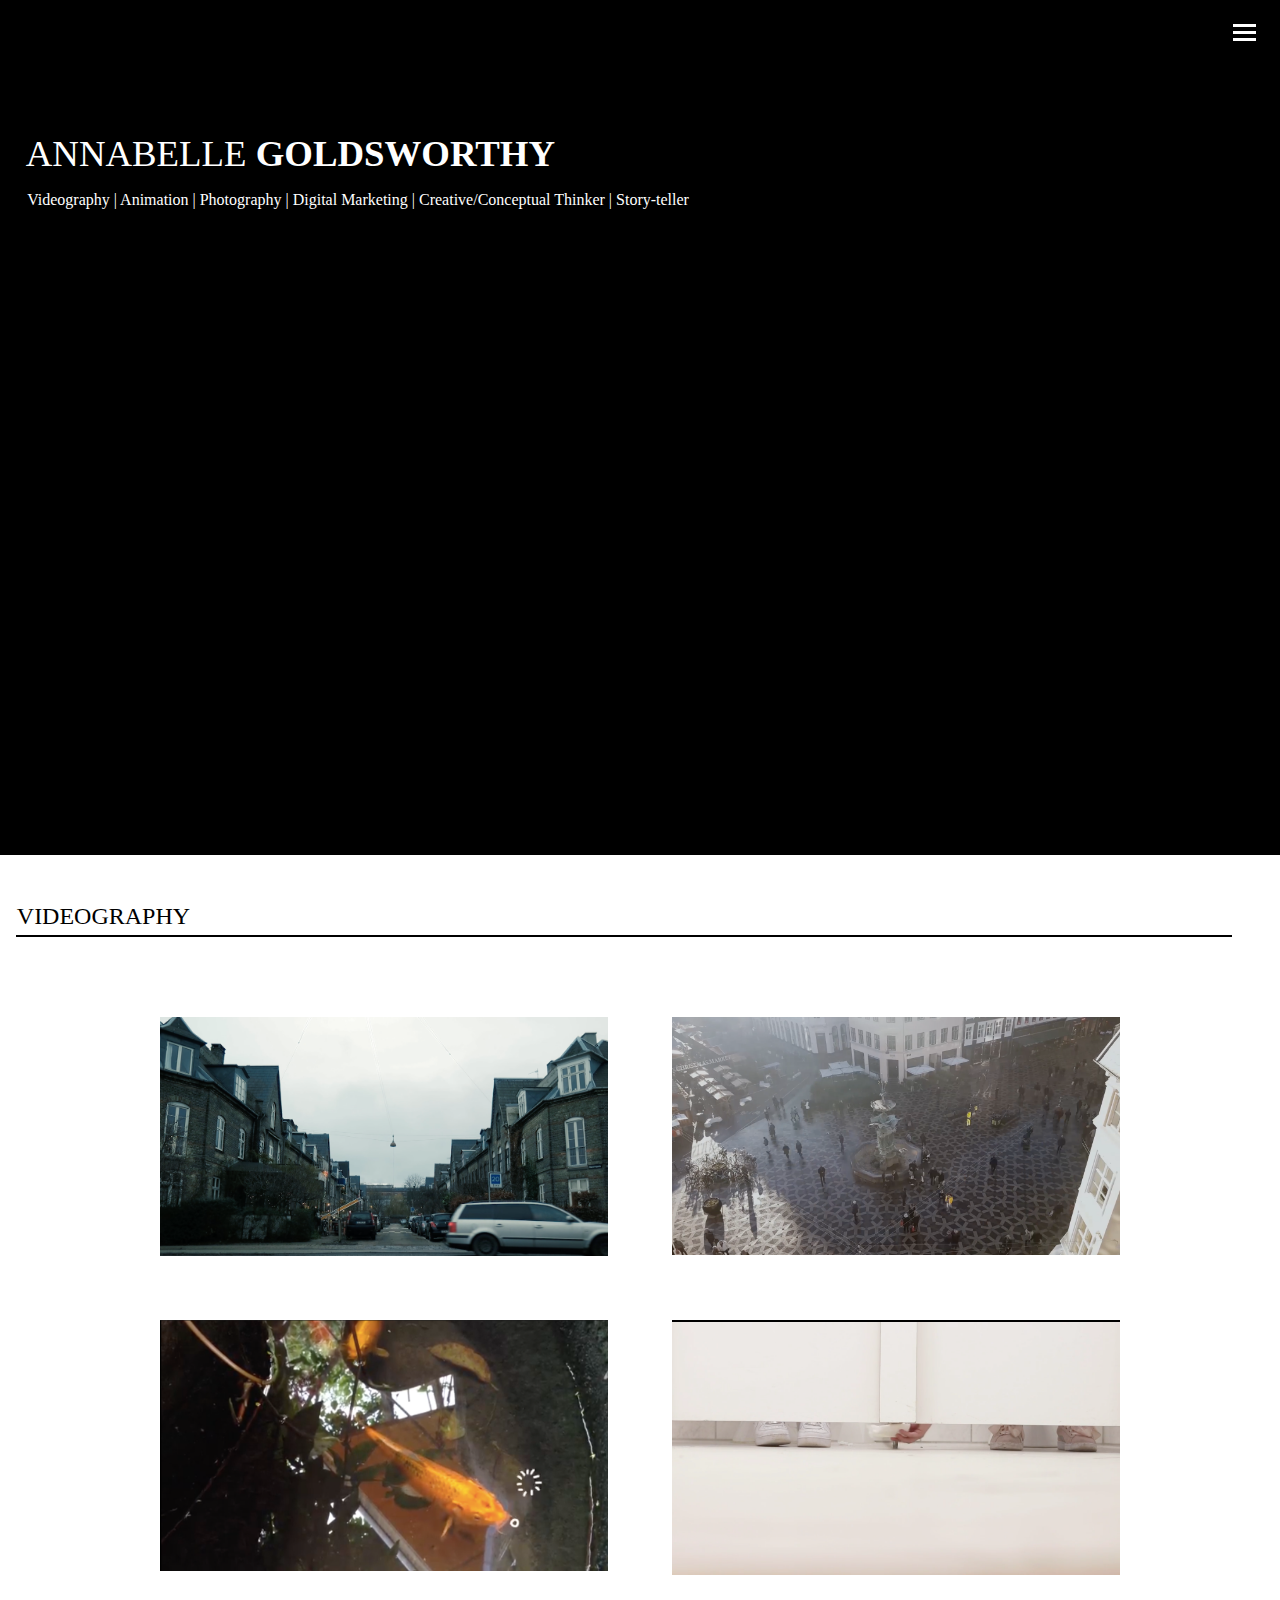
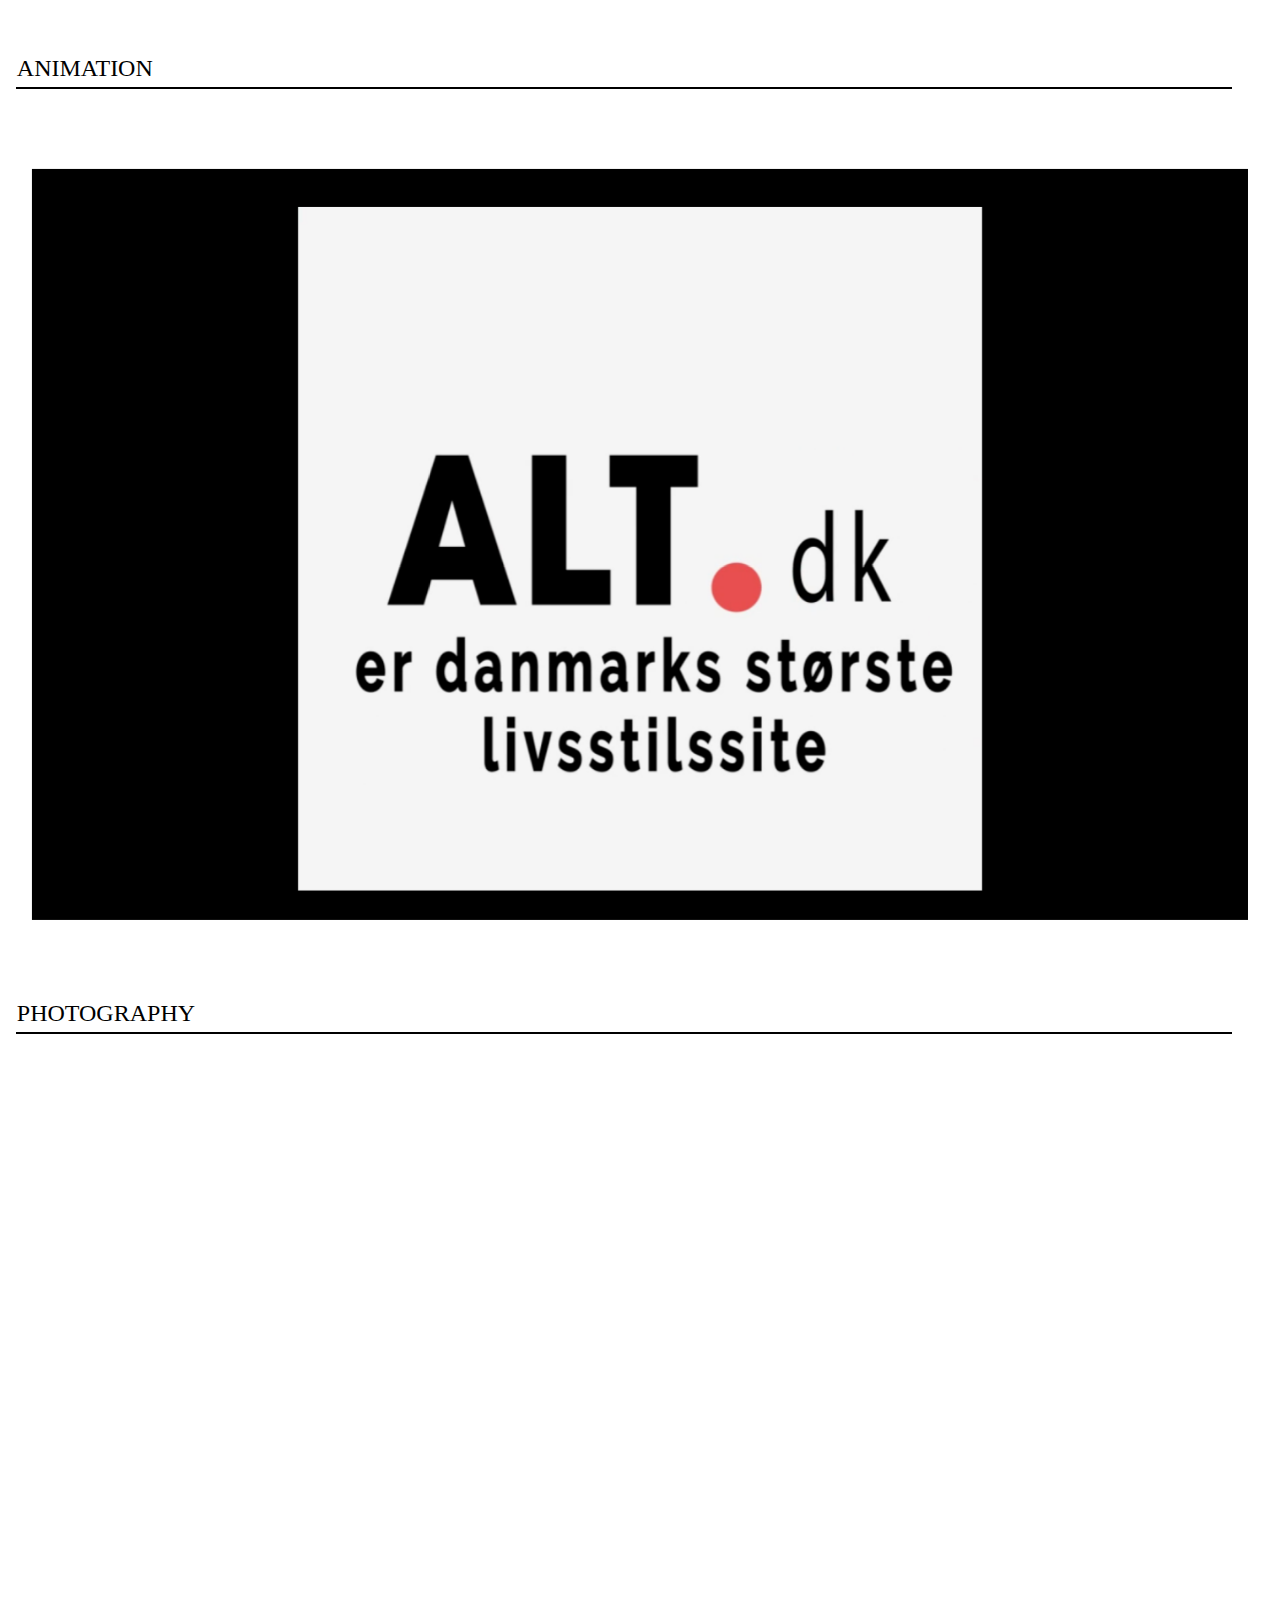
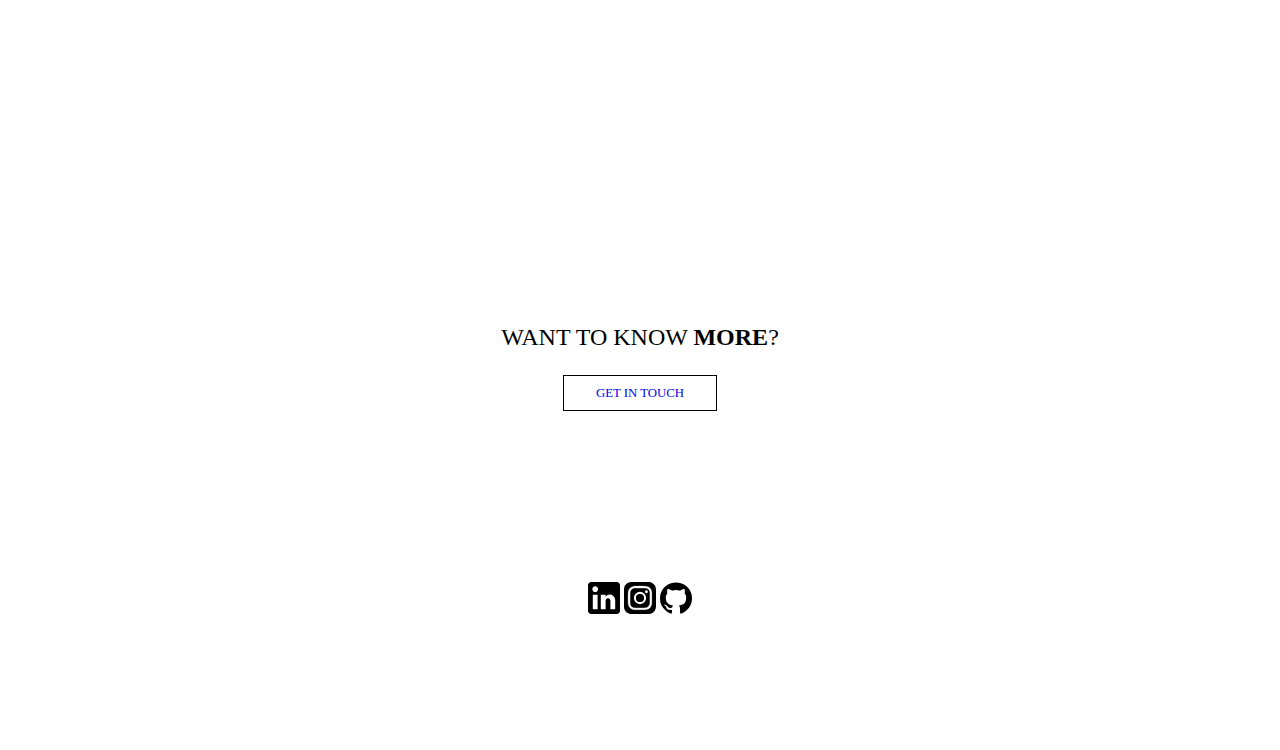
==== commit 9f3a47bf: "other html files added, menu changed, overlay added to images, some styling" ====
--- a/index.html
+++ b/index.html
@@ -9,97 +9,93 @@
 
 <body>
     <main>
-        <!--<header>
+        <header>
+            <div id="myNav" class="overlay">
+
+                <!-- Button to close the overlay navigation -->
+                <a href="javascript:void(0)" class="closebtn" onclick="closeNav()">&times;</a>
+
+                <!-- Overlay content -->
+                <div class="overlay-content">
+                    <ul>
+                        <li><a href="index.html">PORTFOLIO</a></li>
+                        <li><a href="about.html">ABOUT</a></li>
+                        <li><a href="contact.html">CONTACT</a></li>
+                    </ul>
+                </div>
+
+            </div>
+
+            <!-- W3 Schools Curtain Nav -->
+            <span onclick="openNav()">
+                <div class="burger-menu">
+                    <div class="patty"></div>
+                    <div class="patty"></div>
+                    <div class="patty"></div>
+                </div>
+            </span>
+
         </header>
-        <label for="toggle"><img src="icons/burgermenu.png"></label>
-        <input type="checkbox" id="toggle">
-
-        <nav>
-            <ul>
-                <li><a href="index.html">HOME</a></li>
-                <li><a href="about.html">ABOUT</a></li>
-                <li><a href="contact.html">CONTACT</a></li>
-            </ul>
-        </nav> -->
-
-
-        <div id="myNav" class="overlay">
-
-  <!-- Button to close the overlay navigation -->
-  <a href="javascript:void(0)" class="closebtn" onclick="closeNav()">&times;</a>
-
-  <!-- Overlay content -->
-  <div class="overlay-content">
-    <ul>
-        <li><a href="index.html">HOME</a></li>
-        <li><a href="about.html">ABOUT</a></li>
-        <li><a href="contact.html">CONTACT</a></li>
-    </ul>
-  </div>
-
-</div>
-
-<!-- Use any element to open/show the overlay navigation menu -->
-<span onclick="openNav()">
-    <div class="burger-menu">
-        <div class="patty"></div>
-        <div class="patty"></div>
-        <div class="patty"></div>
-    </div>
-
-</span>
-
-
-
 
 
         <div class="main-content">
-        <article class="welcome">
-            <h1 class="welcome-name">ANNABELLE <strong>GOLDSWORTHY</strong></h1>
-            <p class="intro-p">Videography | Animation | Web Design | Photography | Digital Marketing | Social Media | SEO/SEM?</p>
-        </article>
+            <article class="welcome">
+                <h1 class="welcome-name">ANNABELLE <strong>GOLDSWORTHY</strong></h1>
+                <p class="intro-p">Videography | Animation | Photography | Digital Marketing | Creative/Conceptual Thinker | Story-teller</p>
+            </article>
 
-        <article class="videography">
-            <h2>VIDEOGRAPHY</h2>
-            <div class="underline"></div>
-            <img src="image/vd-citywalk.png">
-            <img src="image/vd-narrative.png">
-            <img src="image/vd-yfu.png">
-            <img src="image/vd-dca.png">
-        </article>
+            <!-- | UI/UX | Graphic Designer -->
 
-        <article class="animation">
-            <h2>ANIMATION</h2>
-            <div class="underline"></div>
-            <img src="image/an-alt.png">
-        </article>
+            <article class="videography">
+                <h2>VIDEOGRAPHY</h2>
+                <div class="underline"></div>
 
-        <article class="webdesign">
-            <h2>WEB DESIGN</h2>
-            <div class="underline"></div>
-            <img src="image/desktop/kin.jpg">
-            <img src="image/desktop/restaurant.jpg">
-            <img src="image/desktop/curriculum.jpg">
-            <img src="image/desktop/yfu.jpg">
-            <img src="image/desktop/sveinn.jpg">
-        </article>
+                <div class="video-content">
+                <div class="container"><a href="twolakes.html"><img class="hover-overlay" src="image/vd-citywalk.png"></a></div>
+                <div class="container"><a href="nowords.html"><img class="hover-overlay" src="image/vd-narrative.png"></a></div>
+                <div class="container"><a href="yfu.html"><img class="hover-overlay" src="image/vd-yfu.png"></a></div>
+                <div class="container"><a href="dca.html"><img class="hover-overlay" src="image/vd-dca.png"></a></div>
+                </div>
+            </article>
 
-        <article class="photography">
-            <h2>PHOTOGRAPHY</h2>
-            <div class="underline"></div>
-        </article>
+            <article class="animation">
+                <h2>ANIMATION</h2>
+                <div class="underline"></div>
+                <div class="container"><a href="altdk.html"><img class="hover-overlay" src="image/an-alt.png"></a></div>
+            </article>
 
-        <article class="knowmore">
-            <h2>WANT TO KNOW <strong>MORE</strong>?</h2>
-            <div class="in-touch-link">
-            <a class="get-in-touch" href="contact.html">GET IN TOUCH</a>
-            </div>
-            <div class="so-me">
-            <a href="https://www.linkedin.com/in/annabelle-claire-goldsworthy-066045151/"><img class="icons" src="icons/linkedin.svg"></a>
-            <a href="https://www.instagram.com/annabellegoldsworthy/" target="_blank"><img class="icons" src="icons/icon-insta-black.svg"></a>
-            <a href="https://github.com/anna791p" target="_blank"><img class="icons" src="icons/github.svg"></a>
-            </div>
-        </article>
+            <!--<article class="webdesign">
+                <h2>WEB DESIGN</h2>
+                <div class="underline"></div>
+                <div class="design-content">
+                <img src="image/desktop/restaurant.jpg">
+                <img src="image/desktop/curriculum.jpg">
+                <img src="image/desktop/sveinn.jpg">
+                </div>
+            </article> -->
+
+            <article class="photography">
+                <h2>PHOTOGRAPHY</h2>
+                <div class="underline"></div>
+
+               <!-- <iframe src="https://player.vimeo.com/video/295571719" width="640" height="360" frameborder="0" webkitallowfullscreen mozallowfullscreen allowfullscreen></iframe> -->
+
+                <iframe width="560" height="315" src="https://www.youtube.com/embed/QTT94KOtdU8" frameborder="0" allow="autoplay; encrypted-media" allowfullscreen></iframe>
+
+            </article>
+
+            <article class="knowmore">
+                <h2>WANT TO KNOW <strong>MORE</strong>?</h2>
+
+                <div class="in-touch-link">
+                    <a class="get-in-touch" href="contact.html">GET IN TOUCH</a>
+                </div>
+                <div class="so-me">
+                    <a href="https://www.linkedin.com/in/annabelle-claire-goldsworthy-066045151/"><img class="icons" src="icons/linkedin.svg"></a>
+                    <a href="https://www.instagram.com/annabellegoldsworthy/" target="_blank"><img class="icons" src="icons/icon-insta-black.svg"></a>
+                    <a href="https://github.com/anna791p" target="_blank"><img class="icons" src="icons/github.svg"></a>
+                </div>
+            </article>
 
         </div>
     </main>
--- a/style.css
+++ b/style.css
@@ -11,11 +11,20 @@
     margin: 0;
 }
 
+/*header {
+    width: 100vw;
+}*/
+
+.burger-menu {
+    float: right;
+    padding: 20px;
+}
+
 
 .patty {
-    border-bottom: 3px solid #000;
-    width: 28px;
-    margin: 2px;
+    border-bottom: 3px solid #fff;
+    width: 23px;
+    margin: 4px;
 }
 
 
@@ -65,154 +74,109 @@
     font-size: 60px;
 }
 
-
-
+ul {
+    list-style-type: none;
+}
 
 
 h1 {
     font-weight: normal;
 }
-
 .h1-center {
     text-align: center;
 }
-
 .welcome {
-        height: 95vh;
-
-}
-
+    height: 95vh;
+    /*background-image: url(image/hk.jpg);*/
+    background-color: #000;
+    background-size: cover;
+    color: #fff;
+
+}
 .welcome-name {
-   /*position: absolute;
-    left: 0.7em;
-    top: 3.6em;*/
     padding-top: 3.6em;
     padding-left: 0.7em;
     font-size: 2.3em;
     margin: 0;
 }
-
 h1.welcome-name {
     padding-right: 2em;
 }
-
 .intro-p {
     /*position: absolute;
     top: 15.2em;
     left: 1.7em;*/
+
     padding-left: 1.7em;
     padding-right: 2.3em;
 }
-
 h2 {
     margin: 0;
     font-weight: normal;
     padding-top: 1em;
     padding-left: 0.7em;
 }
-
 .videography {
     /*position: absolute;
     top: 50em;
     left: 1.7em;*/
     width: 100vw;
 }
-
 .animation {
     width: 100vw;
 }
-
 .webdesign {
     width: 100vw;
 }
-
 .photography {
     width: 100vw;
     height: 100vh;
 }
-
 .knowmore {
     width: 100vw;
     height: 50vh;
 }
-
 .knowmore h2 {
     text-align: center;
     padding-left: 0;
     border: none;
 }
-
 .get-in-touch {
     font-size: 0.8em;
     border: 1px solid black;
     background-color: transparent;
     padding: 0.8em 2.5em;
 }
-
 .in-touch-link {
     text-align: center;
     margin: 2em;
 }
-
 .underline {
     border-bottom: 2px solid black;
     margin: 0.3em 2em 1.5em 1em;
 }
-
 .portrait {
     background-color: lightgray;
     width: 10em;
     height: 10em;
     border-radius: 50%;
 }
-
 div.portrait {
     margin: auto;
 }
 
-
-
-/* NAVIGATION */
-
-/*
-input {
-    display: none;
-}
-
-label {
-    cursor: pointer;
-    /*padding: 0.5em 0em 0.5em;
-    margin: 0em;*/
-/*}
-
-nav {
-    max-height: 0;
-    overflow: hidden;
-}
-
-input:checked~nav {
-    max-height: 500px;
-}
-
-ul {
-    list-style-type: none;
-    padding: 0;
-} */
-
 a {
     text-decoration: none;
 }
-
 img {
-    width: 100vw;
+    width: 100%;
     height: auto;
     padding: 1.5em 3.5em;
 }
-
-a img {
+/*a img {
     width: 20vw;
     height: auto;
-}
+}*/
 
 /*form starts*/
 
@@ -225,7 +189,6 @@
   width: 65vw;
   margin: 0 auto;
 }
-
 label {
   font-family: 'print clearly', sans-serif;
 }
@@ -241,7 +204,6 @@
   margin-top: 2px;
   padding: 0;
 }
-
 input[type=email] {
   width: 100%;
   height: 2em;
@@ -250,7 +212,6 @@
   margin-top: 2px;
   padding: 0;
 }
-
 input[type=submit] {
   width: 100%;
   height: 3em;
@@ -259,7 +220,6 @@
   padding: 0;
   margin-top: 0.5em;
 }
-
 textarea {
   resize: none;
   width: 100%;
@@ -274,43 +234,92 @@
     width: 40px;
     padding: 10px 0px 0px 10px;
 }
-
 .so-me {
     text-align: center;
-    margin-top: 6em;
-}
-
+    margin-top: 11.3em;
+}
 img.icons {
     width: 2em;
     padding: 0;
+    margin: 0;
     justify-content: center;
 }
 
+/* https://www.w3schools.com/howto/tryit.asp?filename=tryhow_css_image_overlay_opacity */
+
+.container {
+    position: relative;
+}
+
+.hover-overlay {
+    opacity: 1;
+    display: block;
+    width: 100%;
+    height: auto;
+    transition: 0.5s ease;
+    backface-visibility: hidden;
+}
+
+.container:hover .hover-overlay {
+    opacity: 0.5;
+}
+
+img.video {
+    padding: 0;
+}
 
 /* tablet devices */
 
-@media only screen and (min-width: 40em) {
-
-    nav {
-        max-height: 2em;
-    }
-    nav li {
-        display: inline-block;
-        padding: 0em 0.6em;
-    }
-    label {
-        display: none;
-    }
-
+@media only screen and (min-width: 480px) {
+
+    img {
+        padding: 2em 5em;
+    }
     div.form label {
         display: block;
     }
-
-    br {
+    /*br {
         display: none;
-    }
-
-}
-
-
-
+    }*/
+
+}
+
+@media only screen and (min-width: 768px) {
+
+    .video-content {
+        display: grid;
+        grid-template-columns: 1fr 1fr;
+        grid-template-rows: auto;
+        margin: 0em 2em;
+    }
+    .design-content {
+        display: grid;
+        grid-template-columns: 1fr 1fr;
+        grid-template-rows: auto;
+        margin: 0em 2em;
+    }
+    img {
+        padding: 2em 2em 2em 2em;
+    }
+
+    .underline {
+        margin: 0.3em 3em 1.5em 1em;
+    }
+
+}
+
+@media only screen and (min-width: 1024px) {
+
+    h2 {
+        margin-top: 1em;
+    }
+    .underline {
+        margin-bottom: 3em;
+    }
+    .video-content {
+        padding: 0em 6em;
+    }
+
+}
+
+
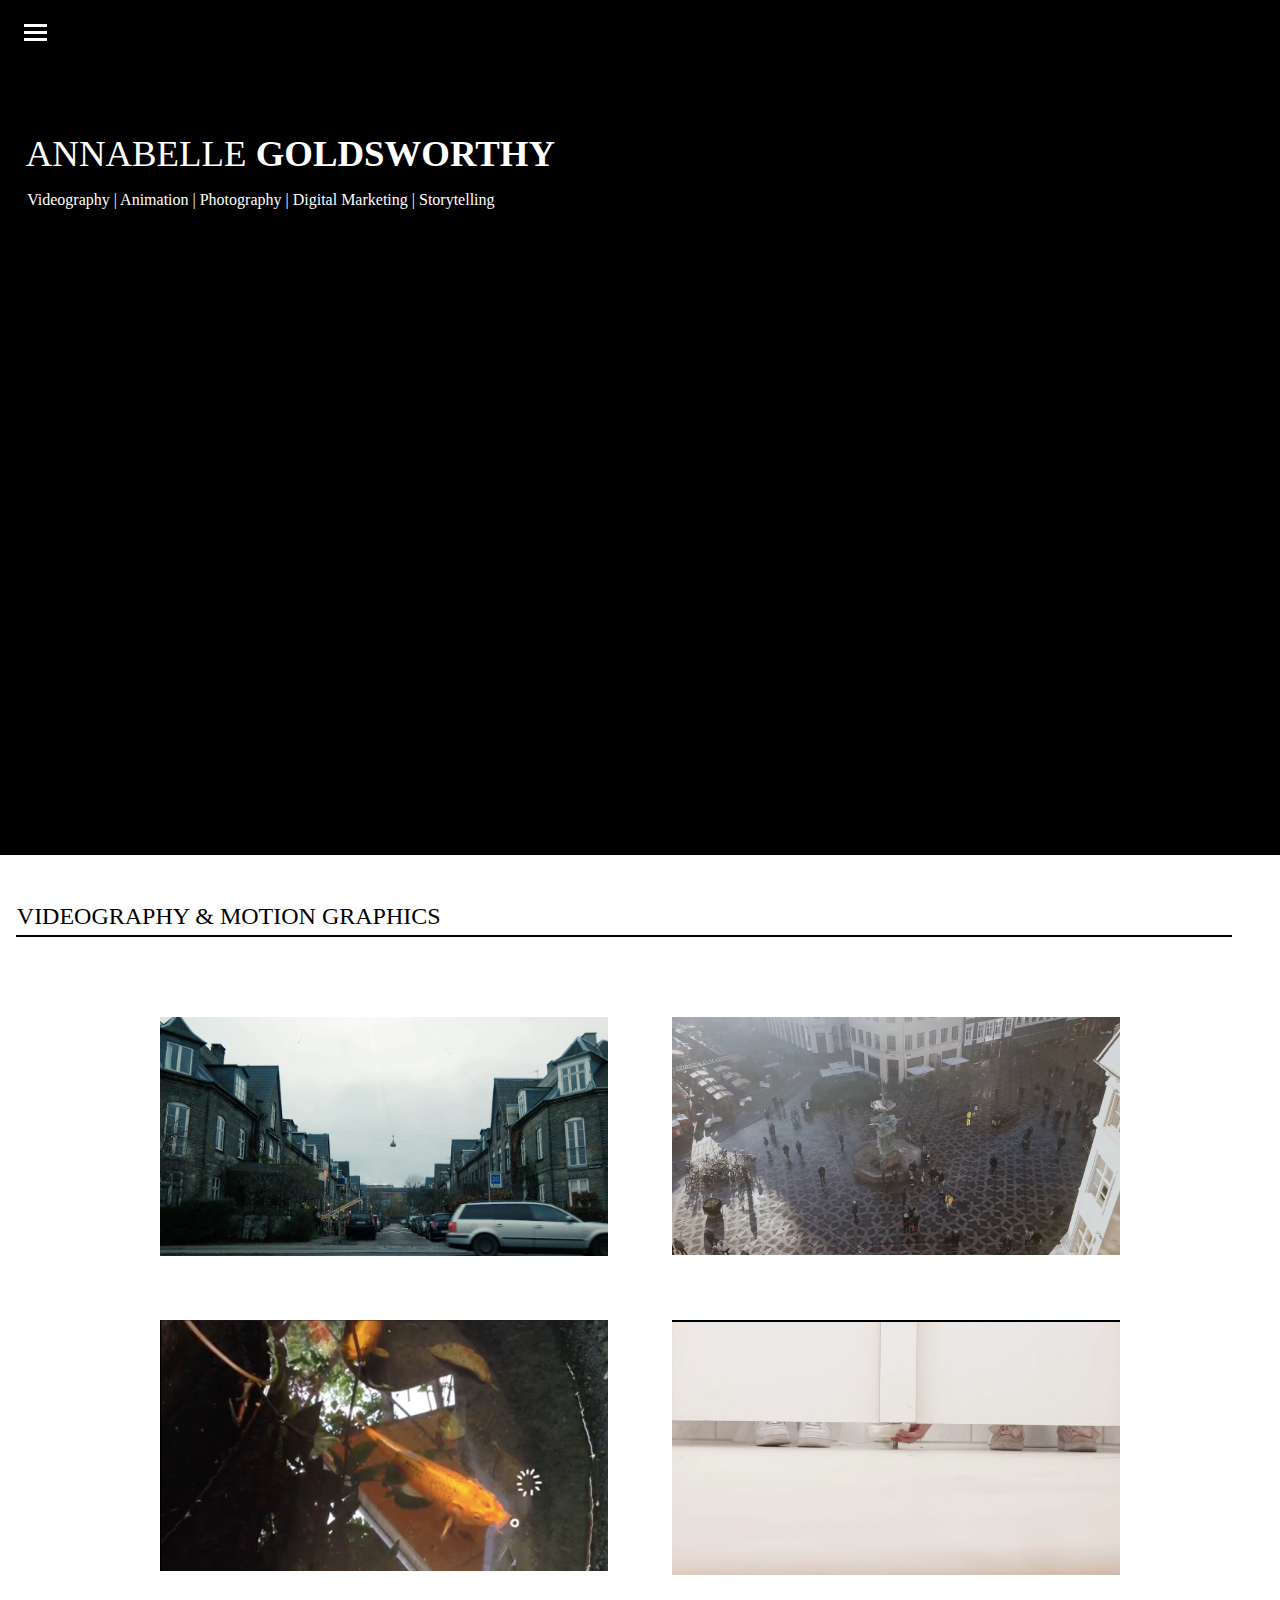
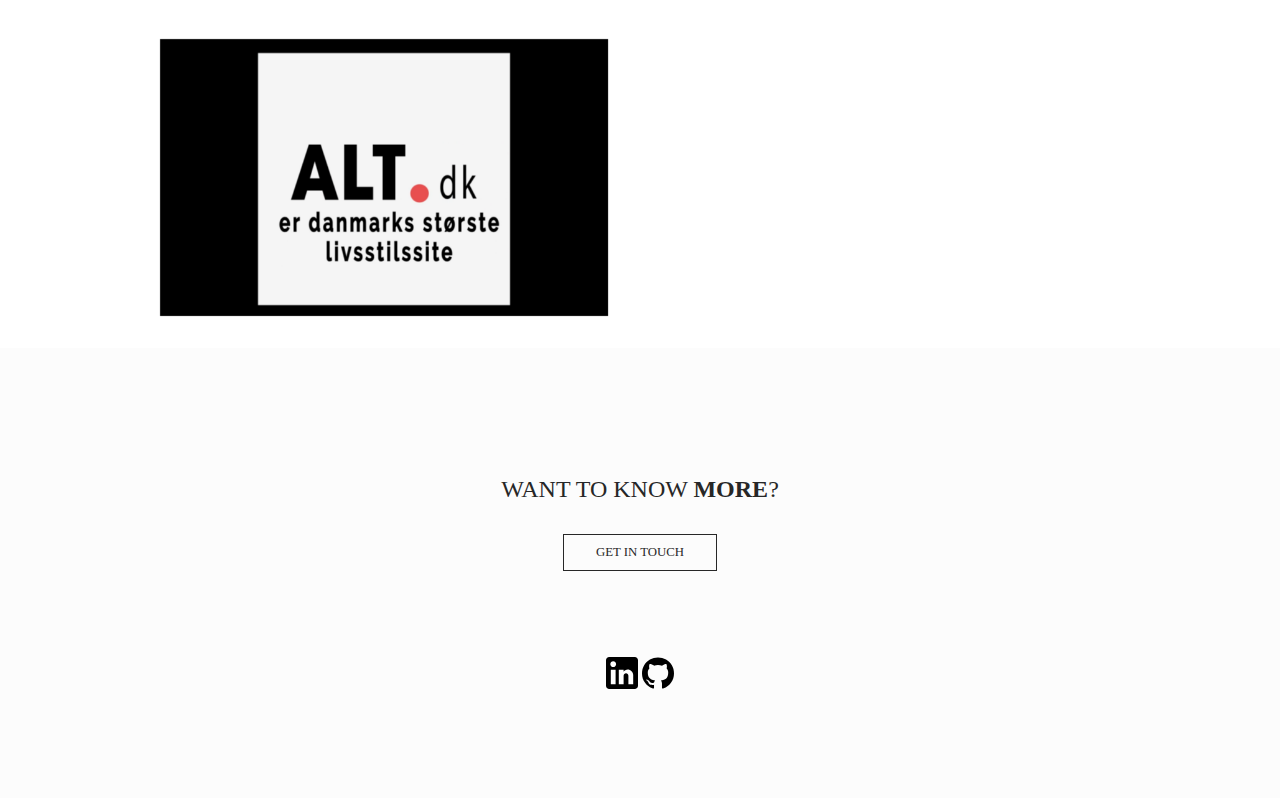
==== commit 3f3ee2d1: "project pages have grid, contact styled" ====
--- a/index.html
+++ b/index.html
@@ -41,13 +41,13 @@
         <div class="main-content">
             <article class="welcome">
                 <h1 class="welcome-name">ANNABELLE <strong>GOLDSWORTHY</strong></h1>
-                <p class="intro-p">Videography | Animation | Photography | Digital Marketing | Creative/Conceptual Thinker | Story-teller</p>
+                <p class="intro-p">Videography | Animation | Photography | Digital Marketing | Storytelling</p>
             </article>
 
             <!-- | UI/UX | Graphic Designer -->
 
             <article class="videography">
-                <h2>VIDEOGRAPHY</h2>
+                <h2>VIDEOGRAPHY &amp; MOTION GRAPHICS</h2>
                 <div class="underline"></div>
 
                 <div class="video-content">
@@ -55,14 +55,15 @@
                 <div class="container"><a href="nowords.html"><img class="hover-overlay" src="image/vd-narrative.png"></a></div>
                 <div class="container"><a href="yfu.html"><img class="hover-overlay" src="image/vd-yfu.png"></a></div>
                 <div class="container"><a href="dca.html"><img class="hover-overlay" src="image/vd-dca.png"></a></div>
+                <div class="container"><a href="altdk.html"><img class="hover-overlay" src="image/an-alt.png"></a></div>
                 </div>
             </article>
 
-            <article class="animation">
+            <!--<article class="animation">
                 <h2>ANIMATION</h2>
                 <div class="underline"></div>
                 <div class="container"><a href="altdk.html"><img class="hover-overlay" src="image/an-alt.png"></a></div>
-            </article>
+            </article> -->
 
             <!--<article class="webdesign">
                 <h2>WEB DESIGN</h2>
@@ -74,15 +75,10 @@
                 </div>
             </article> -->
 
-            <article class="photography">
+           <!--<article class="photography">
                 <h2>PHOTOGRAPHY</h2>
                 <div class="underline"></div>
-
-               <!-- <iframe src="https://player.vimeo.com/video/295571719" width="640" height="360" frameborder="0" webkitallowfullscreen mozallowfullscreen allowfullscreen></iframe> -->
-
-                <iframe width="560" height="315" src="https://www.youtube.com/embed/QTT94KOtdU8" frameborder="0" allow="autoplay; encrypted-media" allowfullscreen></iframe>
-
-            </article>
+            </article> -->
 
             <article class="knowmore">
                 <h2>WANT TO KNOW <strong>MORE</strong>?</h2>
@@ -92,7 +88,7 @@
                 </div>
                 <div class="so-me">
                     <a href="https://www.linkedin.com/in/annabelle-claire-goldsworthy-066045151/"><img class="icons" src="icons/linkedin.svg"></a>
-                    <a href="https://www.instagram.com/annabellegoldsworthy/" target="_blank"><img class="icons" src="icons/icon-insta-black.svg"></a>
+                   <!-- <a href="https://www.instagram.com/annabellegoldsworthy/" target="_blank"><img class="icons" src="icons/icon-insta-black.svg"></a> -->
                     <a href="https://github.com/anna791p" target="_blank"><img class="icons" src="icons/github.svg"></a>
                 </div>
             </article>
--- a/style.css
+++ b/style.css
@@ -1,6 +1,4 @@
 /* mobile styles */
-
-/* figure out if some parent should be absolute and then everything within relative? */
 
 * {
     box-sizing: border-box;
@@ -11,15 +9,11 @@
     margin: 0;
 }
 
-/*header {
-    width: 100vw;
-}*/
-
 .burger-menu {
     float: right;
     padding: 20px;
-}
-
+    width: 100%;
+}
 
 .patty {
     border-bottom: 3px solid #fff;
@@ -27,6 +21,11 @@
     margin: 4px;
 }
 
+.black-patty {
+    border-bottom: 3px solid #000;
+    width: 23px;
+    margin: 4px;
+}
 
 .overlay {
     /* Height & width depends on how you want to reveal the overlay (see JS below) */
@@ -78,7 +77,6 @@
     list-style-type: none;
 }
 
-
 h1 {
     font-weight: normal;
 }
@@ -135,34 +133,33 @@
 .knowmore {
     width: 100vw;
     height: 50vh;
+    background-color: #fcfcfc/*#e2e2e2*/;
+    padding-top: 5em;
 }
 .knowmore h2 {
     text-align: center;
     padding-left: 0;
     border: none;
+    color: #272727;
 }
 .get-in-touch {
     font-size: 0.8em;
-    border: 1px solid black;
+    border: 1px solid #272727;
     background-color: transparent;
     padding: 0.8em 2.5em;
+    color: #272727;
+}
+.get-in-touch:hover {
+    color: #fcfcfc;
+    background-color: #272727;
 }
 .in-touch-link {
     text-align: center;
-    margin: 2em;
+    margin: 2.5em;
 }
 .underline {
     border-bottom: 2px solid black;
     margin: 0.3em 2em 1.5em 1em;
-}
-.portrait {
-    background-color: lightgray;
-    width: 10em;
-    height: 10em;
-    border-radius: 50%;
-}
-div.portrait {
-    margin: auto;
 }
 
 a {
@@ -178,19 +175,64 @@
     height: auto;
 }*/
 
+.center-text {
+    /*text-align: center;*/
+    padding: 0 2.5em;
+}
+
+section {
+        width: 95%;
+        height: auto;
+        margin: 0 3% 0 3%;
+        display: grid;
+        grid-template-columns: 1fr;
+    }
+
+.vid-container {
+    position: relative;
+    overflow: hidden;
+    padding-top: 56.26%;
+}
+
+.video {
+    position: absolute;
+    top: 0;
+    left: 0;
+    width: 100%;
+    height: 100%;
+    border: 0;
+}
+
+.photo-me {
+    text-align: center;
+}
+
+img.portrait {
+    width: 15em;
+    justify-content: center;
+}
+
+div img.portrait{
+    justify-content: center;
+}
+
+/*.center-text nth childe things*/
+
+.email {
+    text-align: center;
+}
+
 /*form starts*/
 
 div.form {
-  border-radius: 5px;
-  background-color: #f2f2f2;
-  /*e1e3e5*/
   padding: 10px;
   margin: 0px 5px 5px 5px;
-  width: 65vw;
+  width: 85vw;
   margin: 0 auto;
 }
 label {
-  font-family: 'print clearly', sans-serif;
+  font-family: 'lato-light' sans-serif;
+  font-size: 0.8em;
 }
 
 /* w3 schools */
@@ -198,25 +240,28 @@
 input[type=text],
 select {
   width: 100%;
-  height: 2em;
+  height: 3.3em;
   border: none;
   margin-bottom: 10px;
   margin-top: 2px;
   padding: 0;
+  border: 1px solid #ccc;
 }
 input[type=email] {
   width: 100%;
-  height: 2em;
+  height: 3.3em;
   border: none;
   margin-bottom: 10px;
   margin-top: 2px;
   padding: 0;
+  border: 1px solid #ccc;
 }
 input[type=submit] {
-  width: 100%;
-  height: 3em;
+  width: 150px;
+  height: 3.5em;
   border: none;
-  background-color: #f4c101;
+  background-color: #272727;
+  color: #fff;
   padding: 0;
   margin-top: 0.5em;
 }
@@ -226,6 +271,7 @@
   height: 20vh;
   border: none;
   padding: 0;
+  border: 1px solid #ccc;
 }
 
 /*form ends*/
@@ -236,13 +282,15 @@
 }
 .so-me {
     text-align: center;
-    margin-top: 11.3em;
+    margin-top: 6em;
+}
+.so-me-contact{
+    text-align: center;
 }
 img.icons {
     width: 2em;
     padding: 0;
     margin: 0;
-    justify-content: center;
 }
 
 /* https://www.w3schools.com/howto/tryit.asp?filename=tryhow_css_image_overlay_opacity */
@@ -264,10 +312,6 @@
     opacity: 0.5;
 }
 
-img.video {
-    padding: 0;
-}
-
 /* tablet devices */
 
 @media only screen and (min-width: 480px) {
@@ -281,6 +325,9 @@
     /*br {
         display: none;
     }*/
+    .center-text {
+        text-align: center;
+    }
 
 }
 
@@ -306,6 +353,18 @@
         margin: 0.3em 3em 1.5em 1em;
     }
 
+    section {
+        width: 60%;
+        height: auto;
+        margin: 0 20% 0 20%;
+        display: grid;
+        grid-template-columns: 1fr;
+    }
+
+    div.form {
+        width: 50vw;
+    }
+
 }
 
 @media only screen and (min-width: 1024px) {
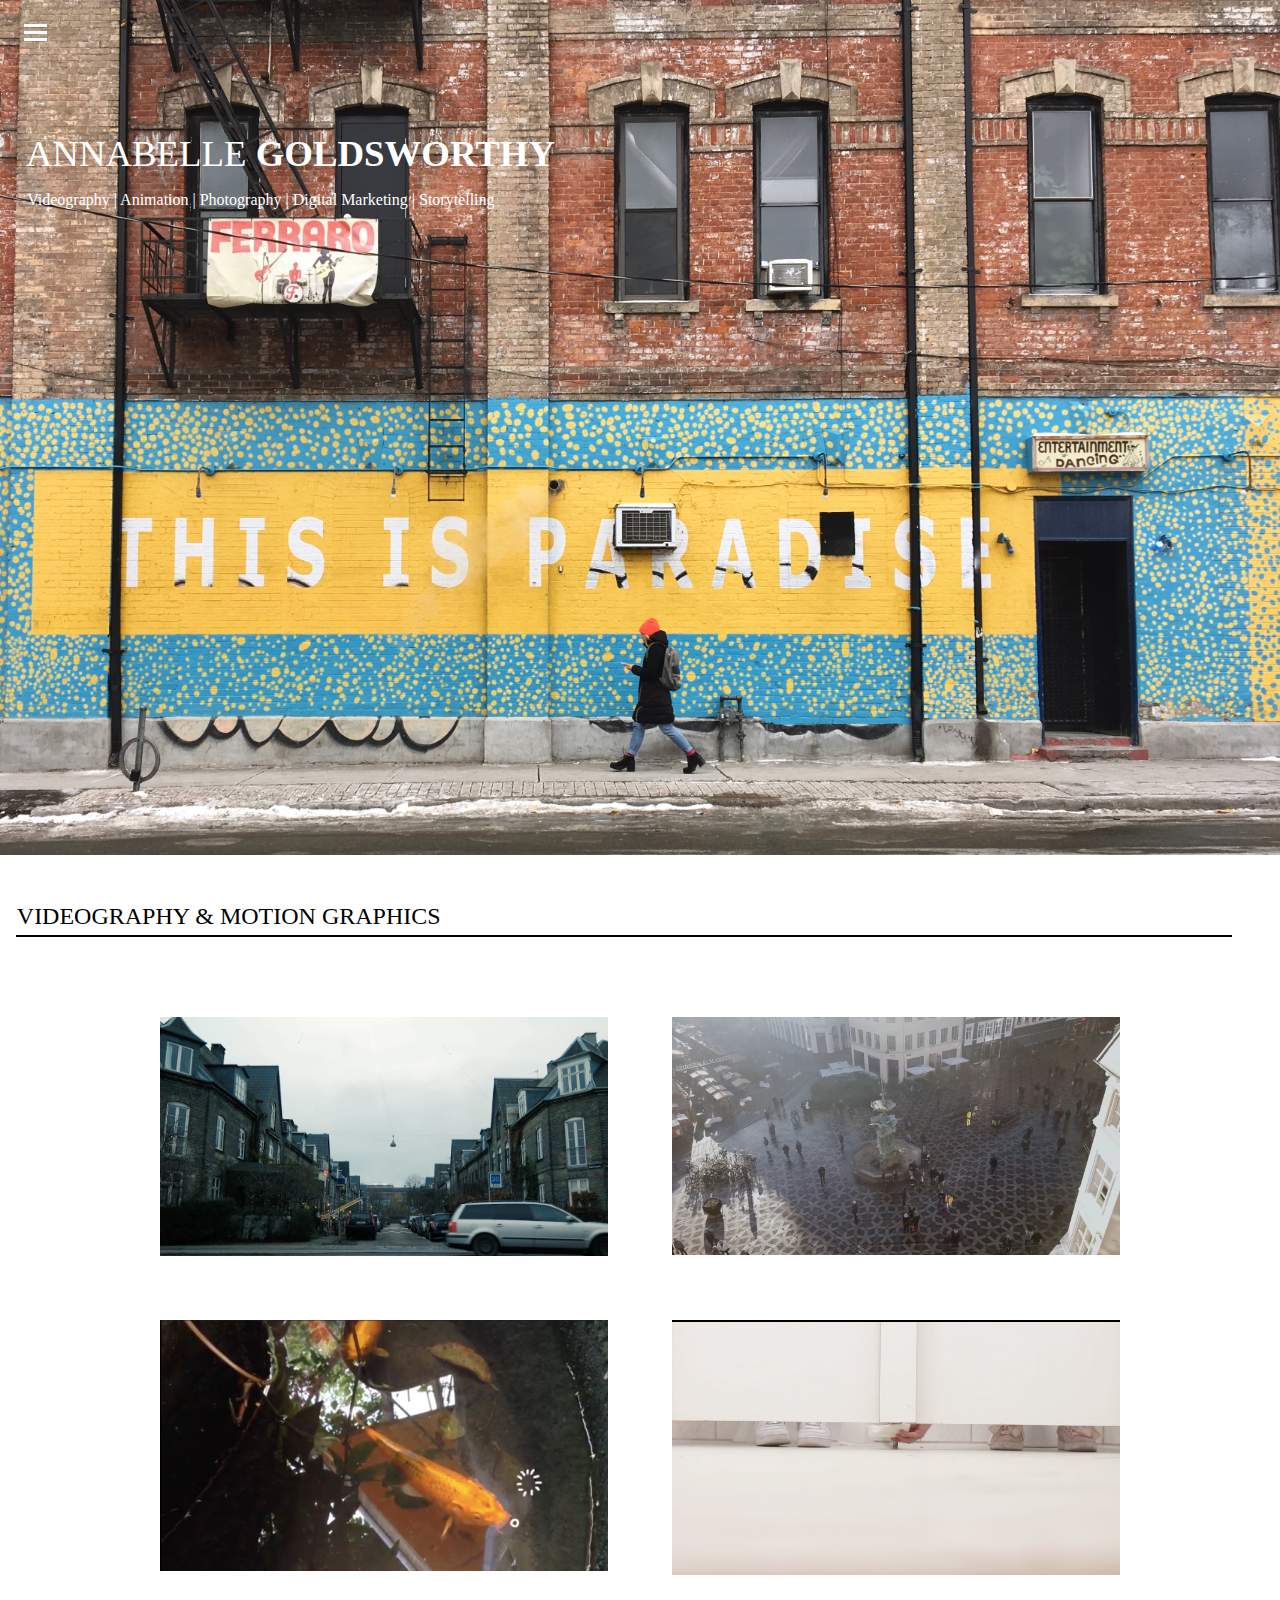
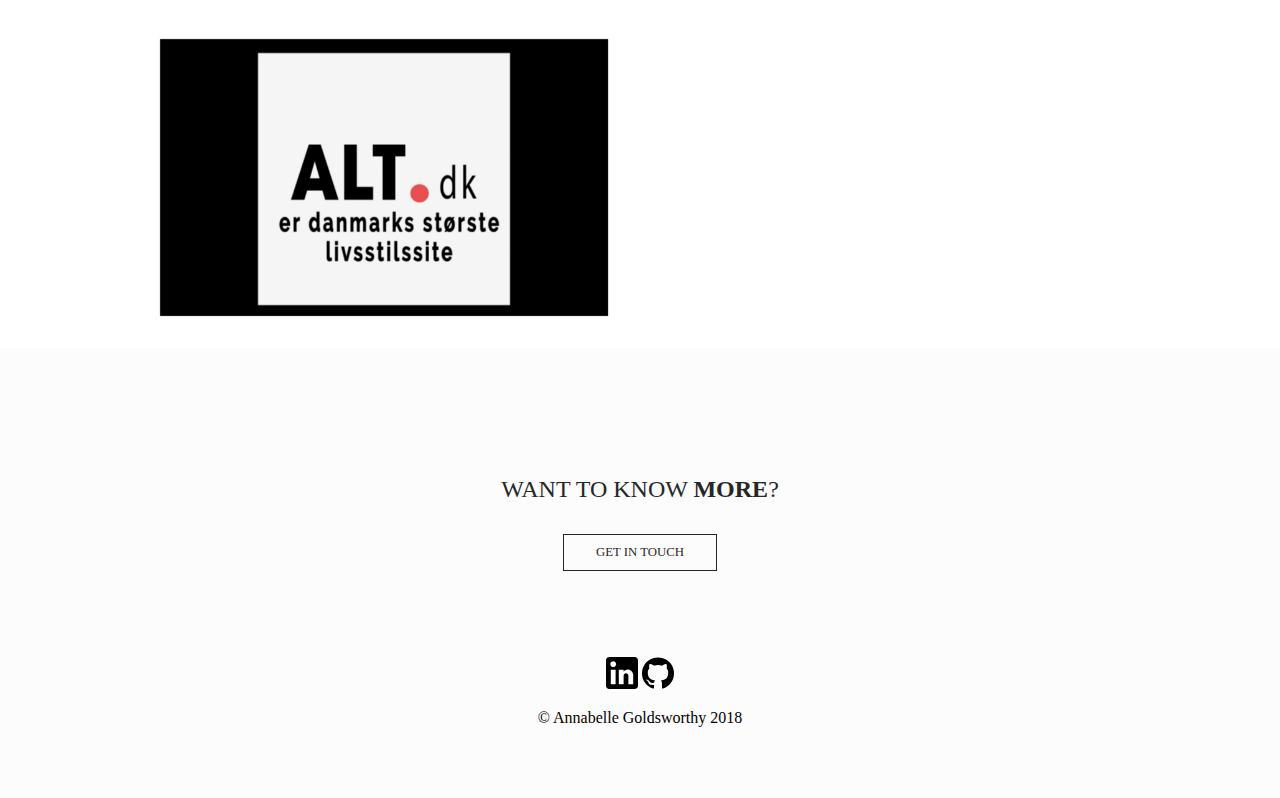
==== commit efa55241: "hero chosen, copyright added, DCA text added, about page styled" ====
--- a/index.html
+++ b/index.html
@@ -91,8 +91,8 @@
                    <!-- <a href="https://www.instagram.com/annabellegoldsworthy/" target="_blank"><img class="icons" src="icons/icon-insta-black.svg"></a> -->
                     <a href="https://github.com/anna791p" target="_blank"><img class="icons" src="icons/github.svg"></a>
                 </div>
+                <p class="copyright">&copy; Annabelle Goldsworthy 2018</p>
             </article>
-
         </div>
     </main>
     <script src="script.js"></script>
--- a/style.css
+++ b/style.css
@@ -85,8 +85,8 @@
 }
 .welcome {
     height: 95vh;
-    /*background-image: url(image/hk.jpg);*/
-    background-color: #000;
+    background-image: url(image/hero.JPG);
+    /*background-color: #000;*/
     background-size: cover;
     color: #fff;
 
@@ -178,6 +178,10 @@
 .center-text {
     /*text-align: center;*/
     padding: 0 2.5em;
+}
+
+.about {
+    padding: 0 1.2em;
 }
 
 section {
@@ -293,6 +297,10 @@
     margin: 0;
 }
 
+.copyright {
+    text-align: center;
+}
+
 /* https://www.w3schools.com/howto/tryit.asp?filename=tryhow_css_image_overlay_opacity */
 
 .container {
@@ -319,6 +327,9 @@
     img {
         padding: 2em 5em;
     }
+    img.portrait {
+        padding: 1.5em 3.5em;
+    }
     div.form label {
         display: block;
     }
@@ -327,6 +338,9 @@
     }*/
     .center-text {
         text-align: center;
+    }
+    .about {
+        padding: 0em 4.5em;
     }
 
 }
@@ -364,6 +378,9 @@
     div.form {
         width: 50vw;
     }
+    .about {
+        padding: 0em 10em;
+    }
 
 }
 
@@ -378,7 +395,10 @@
     .video-content {
         padding: 0em 6em;
     }
-
-}
-
-
+    .about {
+        padding: 0em 17em;
+    }
+
+}
+
+
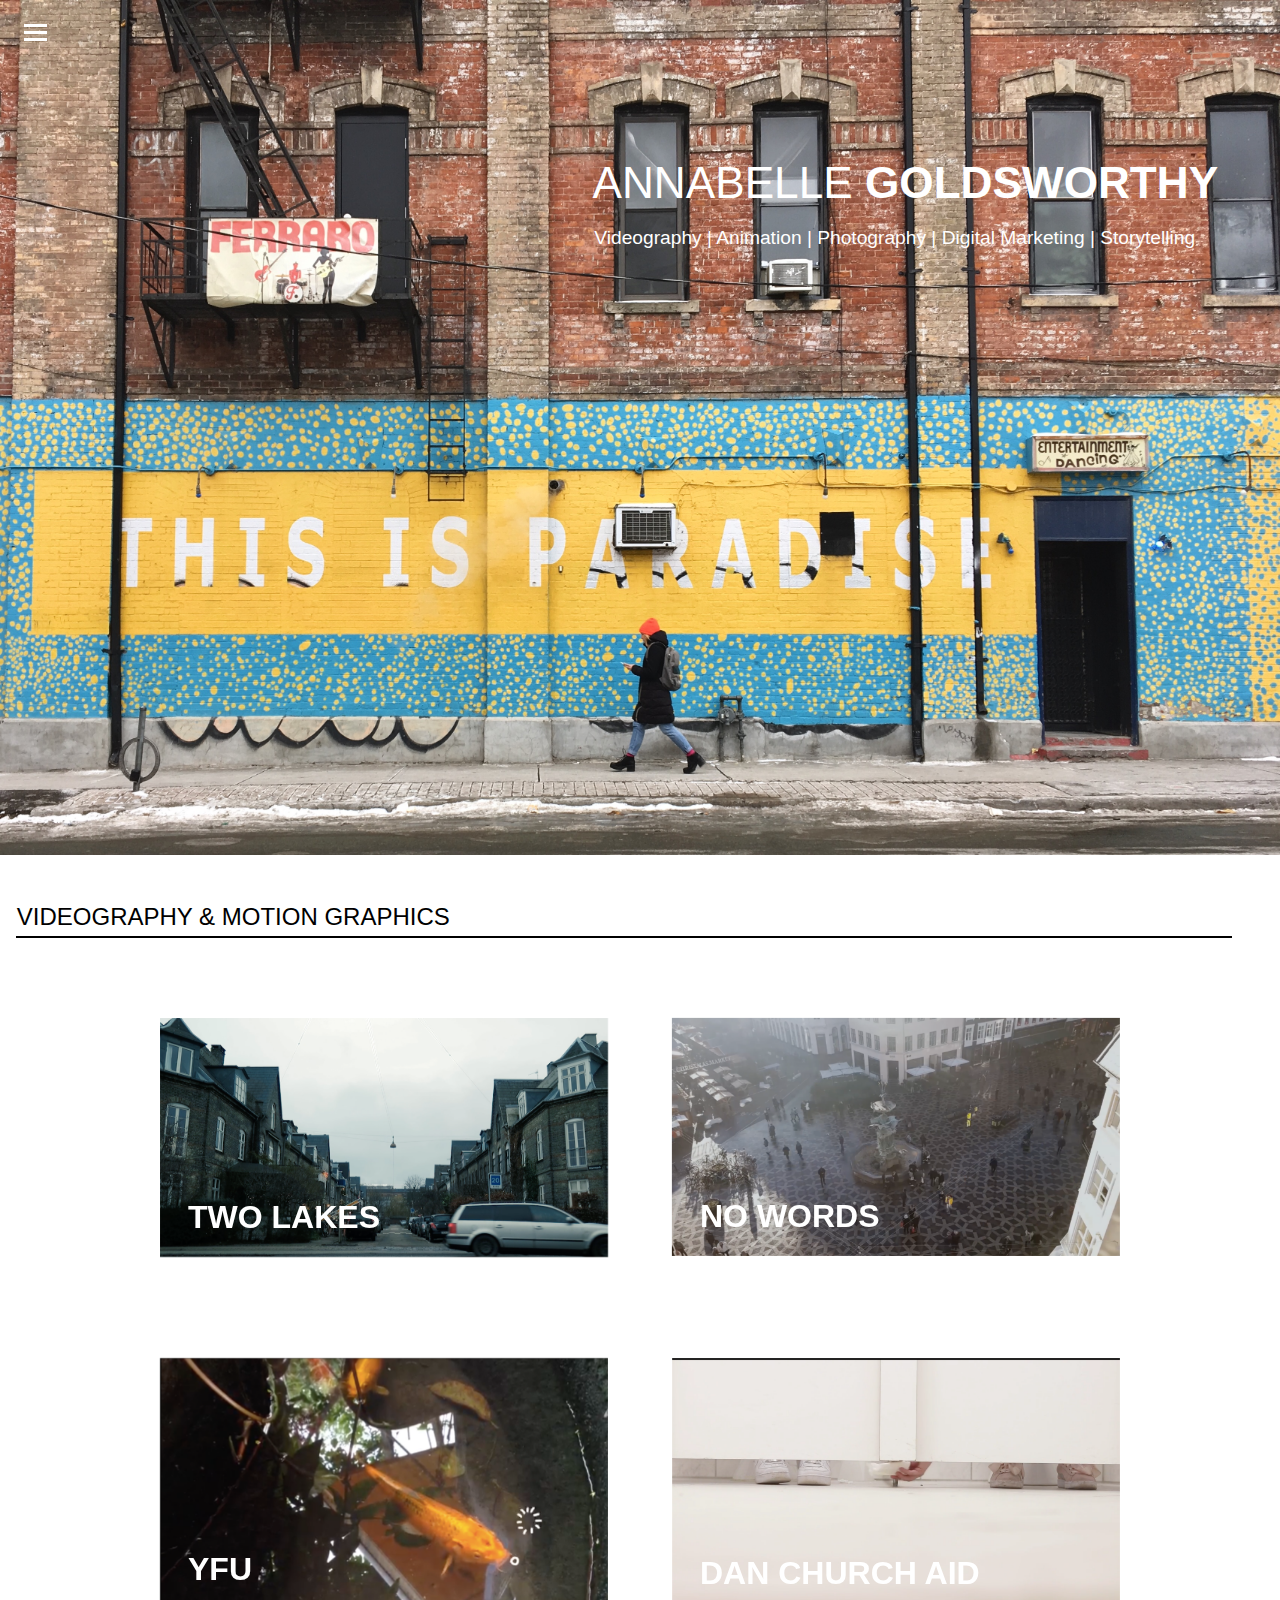
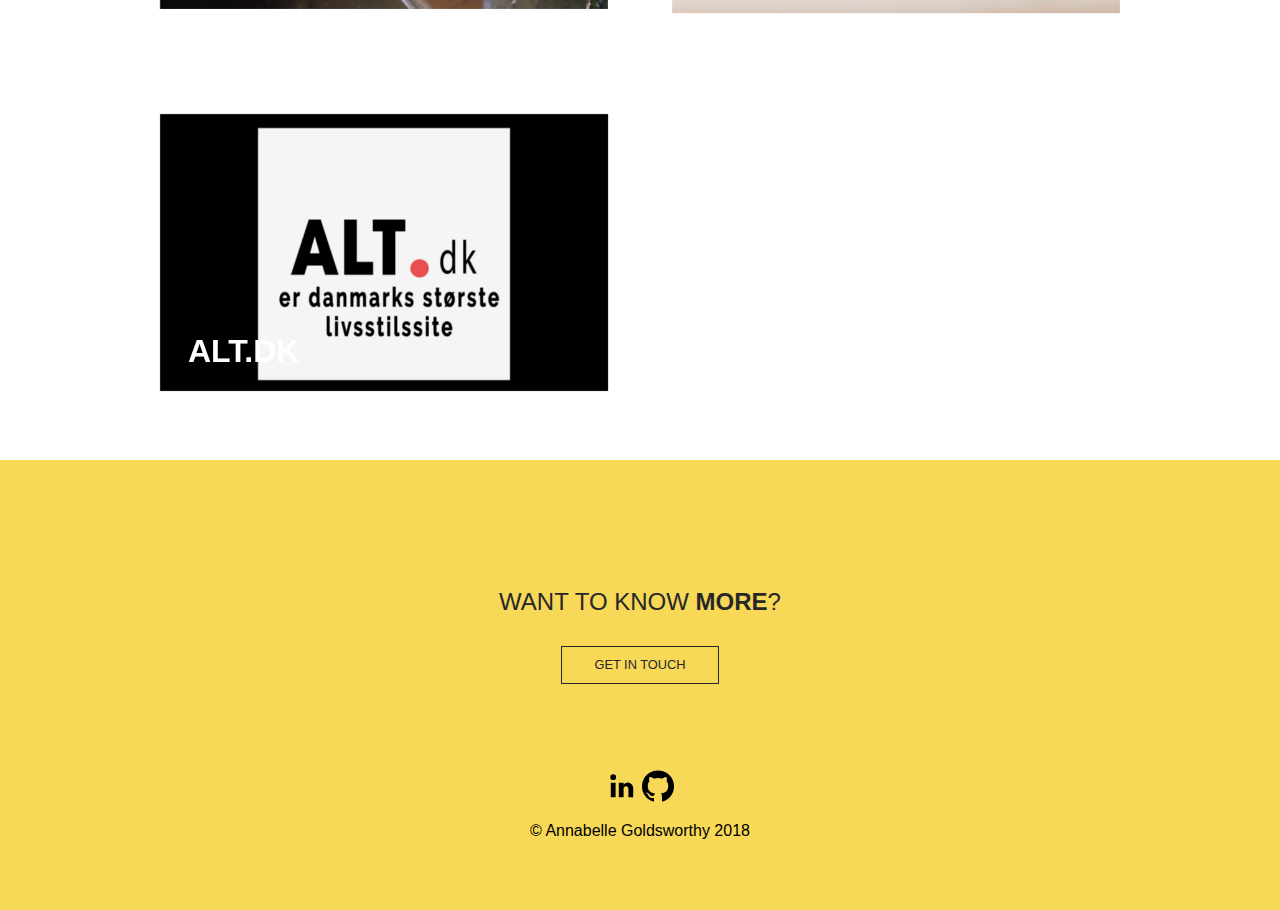
==== commit 0ad85706: "text added over images, colour changed to 'know more'" ====
--- a/index.html
+++ b/index.html
@@ -40,8 +40,10 @@
 
         <div class="main-content">
             <article class="welcome">
+                <div class="welcome-float">
                 <h1 class="welcome-name">ANNABELLE <strong>GOLDSWORTHY</strong></h1>
                 <p class="intro-p">Videography | Animation | Photography | Digital Marketing | Storytelling</p>
+                </div>
             </article>
 
             <!-- | UI/UX | Graphic Designer -->
@@ -51,11 +53,22 @@
                 <div class="underline"></div>
 
                 <div class="video-content">
-                <div class="container"><a href="twolakes.html"><img class="hover-overlay" src="image/vd-citywalk.png"></a></div>
-                <div class="container"><a href="nowords.html"><img class="hover-overlay" src="image/vd-narrative.png"></a></div>
-                <div class="container"><a href="yfu.html"><img class="hover-overlay" src="image/vd-yfu.png"></a></div>
-                <div class="container"><a href="dca.html"><img class="hover-overlay" src="image/vd-dca.png"></a></div>
-                <div class="container"><a href="altdk.html"><img class="hover-overlay" src="image/an-alt.png"></a></div>
+                    <div class="container"><a href="twolakes.html"><img class="hover-overlay" src="image/vd-citywalk.png">
+                    <div class="project-name"><strong>TWO LAKES</strong></div>
+                        </a>
+                    </div>
+                    <div class="container"><a href="nowords.html"><img class="hover-overlay" src="image/vd-narrative.png"></a>
+                    <div class="project-name"><strong>NO WORDS</strong></div>
+                    </div>
+                    <div class="container"><a href="yfu.html"><img class="hover-overlay" src="image/vd-yfu.png"></a>
+                    <div class="project-name"><strong>YFU</strong></div>
+                    </div>
+                    <div class="container"><a href="dca.html"><img class="hover-overlay" src="image/vd-dca.png"></a>
+                    <div class="project-name"><strong>DAN CHURCH AID</strong></div>
+                    </div>
+                    <div class="container"><a href="altdk.html"><img class="hover-overlay" src="image/an-alt.png"></a>
+                    <div class="project-name"><strong>ALT.DK</strong></div>
+                    </div>
                 </div>
             </article>
 
@@ -87,7 +100,7 @@
                     <a class="get-in-touch" href="contact.html">GET IN TOUCH</a>
                 </div>
                 <div class="so-me">
-                    <a href="https://www.linkedin.com/in/annabelle-claire-goldsworthy-066045151/"><img class="icons" src="icons/linkedin.svg"></a>
+                    <a href="https://www.linkedin.com/in/annabelle-claire-goldsworthy-066045151/"><img class="icons" src="icons/linkedin-yellow2.svg"></a>
                    <!-- <a href="https://www.instagram.com/annabellegoldsworthy/" target="_blank"><img class="icons" src="icons/icon-insta-black.svg"></a> -->
                     <a href="https://github.com/anna791p" target="_blank"><img class="icons" src="icons/github.svg"></a>
                 </div>
--- a/style.css
+++ b/style.css
@@ -5,7 +5,7 @@
 }
 
 body {
-    font-family: 'lato-light';
+    font-family: 'lato-light', 'helvetica', sans-serif;
     margin: 0;
 }
 
@@ -85,8 +85,7 @@
 }
 .welcome {
     height: 95vh;
-    background-image: url(image/hero.JPG);
-    /*background-color: #000;*/
+    background-image: url(image/hero-mobile.jpg);
     background-size: cover;
     color: #fff;
 
@@ -133,7 +132,7 @@
 .knowmore {
     width: 100vw;
     height: 50vh;
-    background-color: #fcfcfc/*#e2e2e2*/;
+    background-color: #f8d857;
     padding-top: 5em;
 }
 .knowmore h2 {
@@ -286,7 +285,7 @@
 }
 .so-me {
     text-align: center;
-    margin-top: 6em;
+    margin-top: 4em;
 }
 .so-me-contact{
     text-align: center;
@@ -320,6 +319,15 @@
     opacity: 0.5;
 }
 
+.project-name {
+    position: relative;
+    left: 65px;
+    bottom: 60px;
+    font-family: 'lato-light', sans-serif;
+    color: white;
+    font-size: 1.5em;
+}
+
 /* tablet devices */
 
 @media only screen and (min-width: 480px) {
@@ -342,6 +350,12 @@
     .about {
         padding: 0em 4.5em;
     }
+    .project-name {
+    left: 90px;
+    bottom: 70px;
+    font-size: 1.5em;
+    }
+
 
 }
 
@@ -382,6 +396,18 @@
         padding: 0em 10em;
     }
 
+    .welcome {
+        background-image: url(image/hero.JPG);
+    }
+    .so-me {
+    text-align: center;
+    margin-top: 6em;
+}
+    .project-name {
+        left: 50px;
+        bottom: 72px;
+    }
+
 }
 
 @media only screen and (min-width: 1024px) {
@@ -398,7 +424,25 @@
     .about {
         padding: 0em 17em;
     }
-
-}
-
-
+    .welcome-name {
+        padding-top: 2.1em;
+    }
+    h1.welcome-name {
+        padding-right: 1.4em;
+    }
+    .welcome-float {
+        float: right;
+        font-size: 1.2em
+    }
+    .project-name {
+    position: relative;
+    left: 60px;
+    bottom: 90px;
+    font-family: 'lato-light', sans-serif;
+    color: white;
+    font-size: 2em;
+}
+
+}
+
+
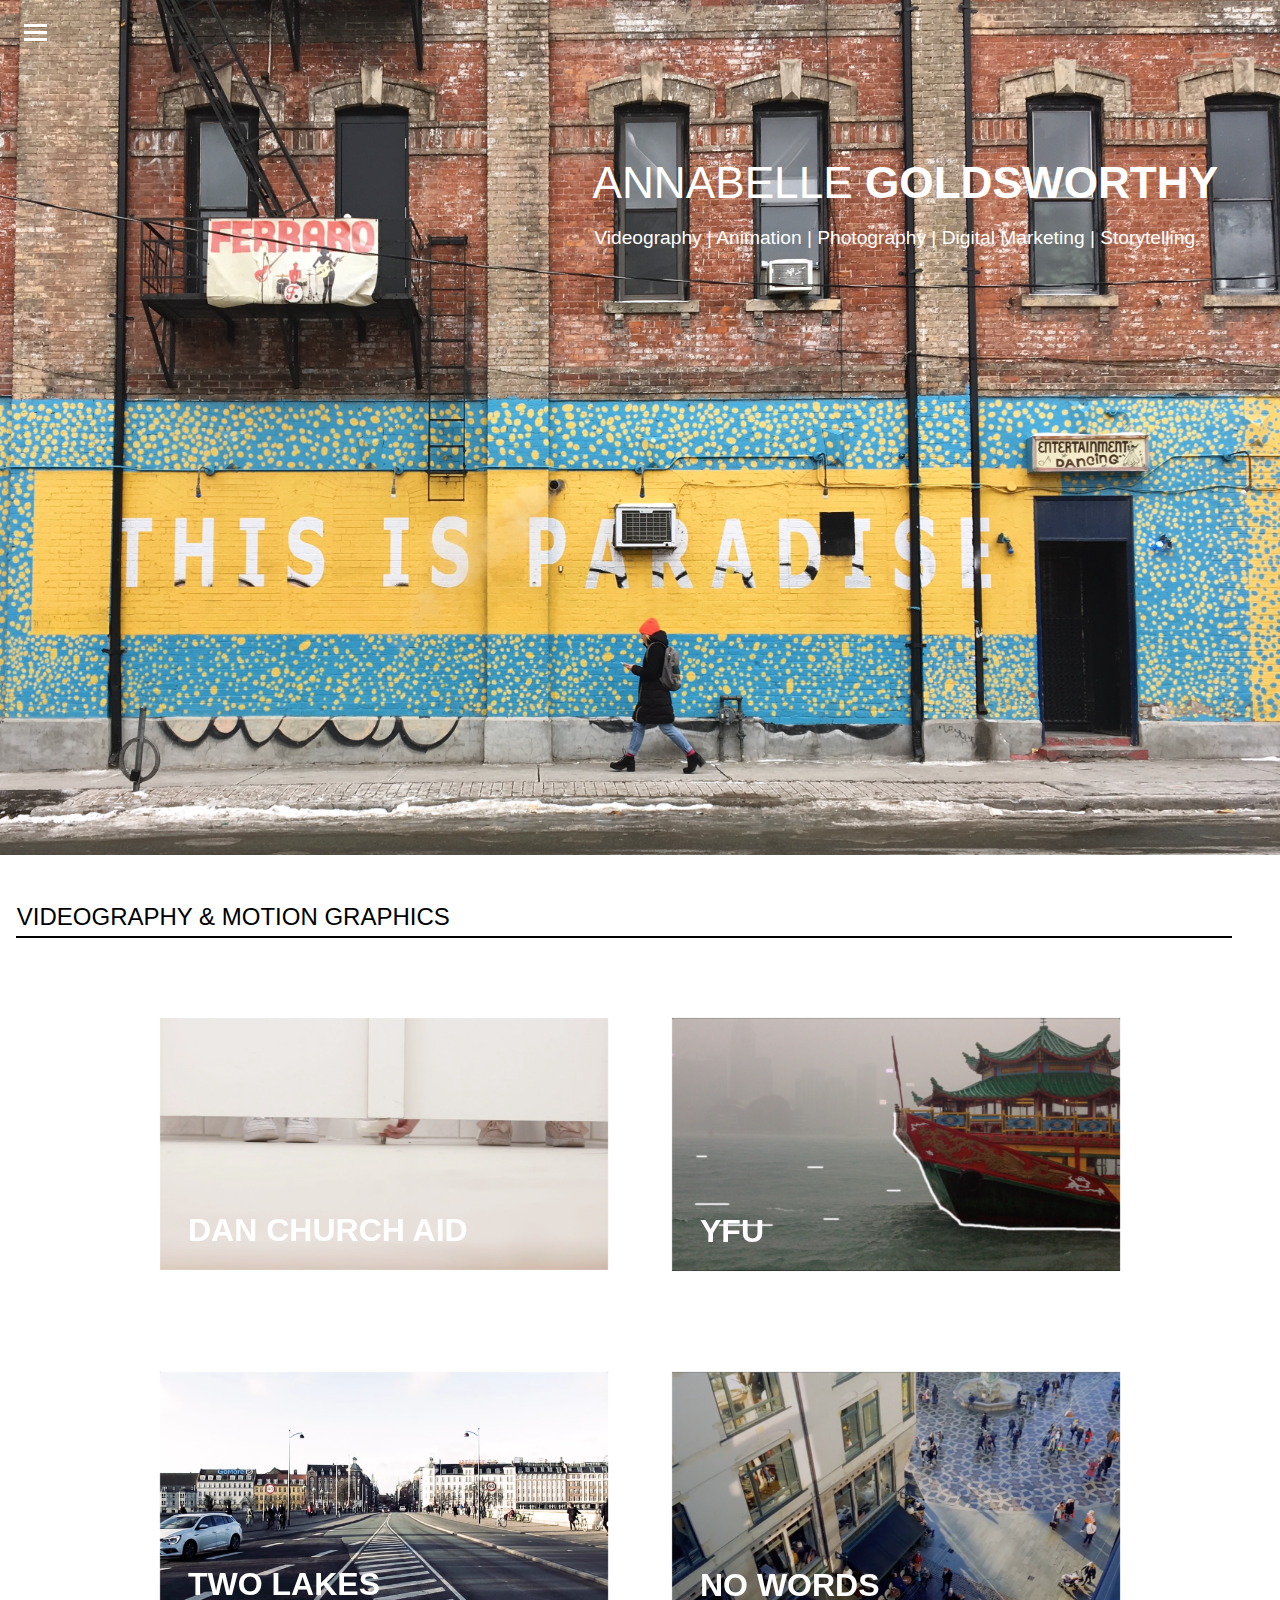
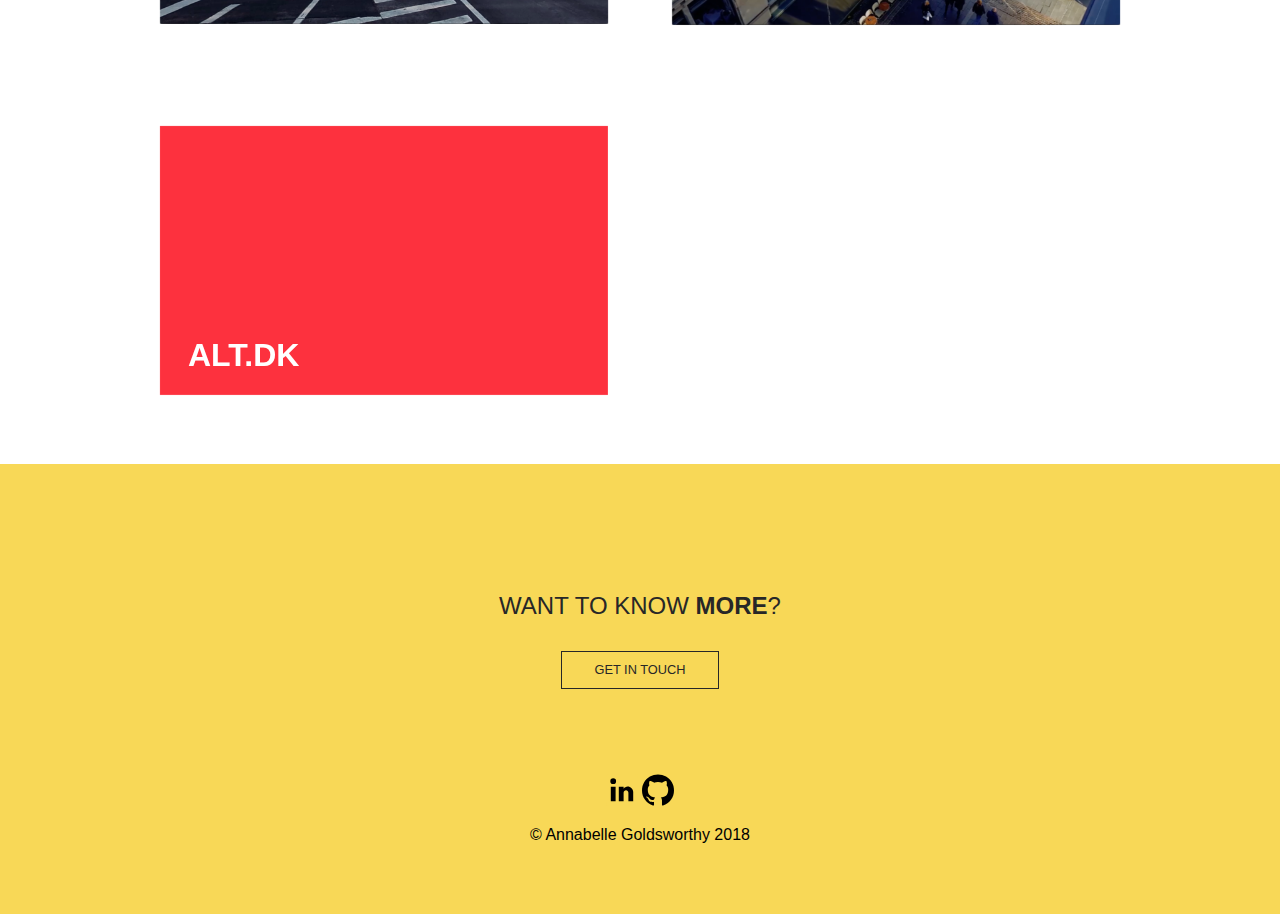
==== commit aea7b812: "images changed" ====
--- a/index.html
+++ b/index.html
@@ -53,20 +53,19 @@
                 <div class="underline"></div>
 
                 <div class="video-content">
-                    <div class="container"><a href="twolakes.html"><img class="hover-overlay" src="image/vd-citywalk.png">
-                    <div class="project-name"><strong>TWO LAKES</strong></div>
-                        </a>
-                    </div>
-                    <div class="container"><a href="nowords.html"><img class="hover-overlay" src="image/vd-narrative.png"></a>
-                    <div class="project-name"><strong>NO WORDS</strong></div>
-                    </div>
-                    <div class="container"><a href="yfu.html"><img class="hover-overlay" src="image/vd-yfu.png"></a>
-                    <div class="project-name"><strong>YFU</strong></div>
-                    </div>
                     <div class="container"><a href="dca.html"><img class="hover-overlay" src="image/vd-dca.png"></a>
                     <div class="project-name"><strong>DAN CHURCH AID</strong></div>
                     </div>
-                    <div class="container"><a href="altdk.html"><img class="hover-overlay" src="image/an-alt.png"></a>
+                    <div class="container"><a href="yfu.html"><img class="hover-overlay" src="image/yfu.png"></a>
+                    <div class="project-name"><strong>YFU</strong></div>
+                    </div>
+                    <div class="container"><a href="twolakes.html"><img class="hover-overlay" src="image/2lakes.png">
+                    <div class="project-name"><strong>TWO LAKES</strong></div></a>
+                    </div>
+                    <div class="container"><a href="nowords.html"><img class="hover-overlay" src="image/nw.png"></a>
+                    <div class="project-name"><strong>NO WORDS</strong></div>
+                    </div>
+                    <div class="container"><a href="altdk.html"><img class="hover-overlay" src="image/altdk.png"></a>
                     <div class="project-name"><strong>ALT.DK</strong></div>
                     </div>
                 </div>
